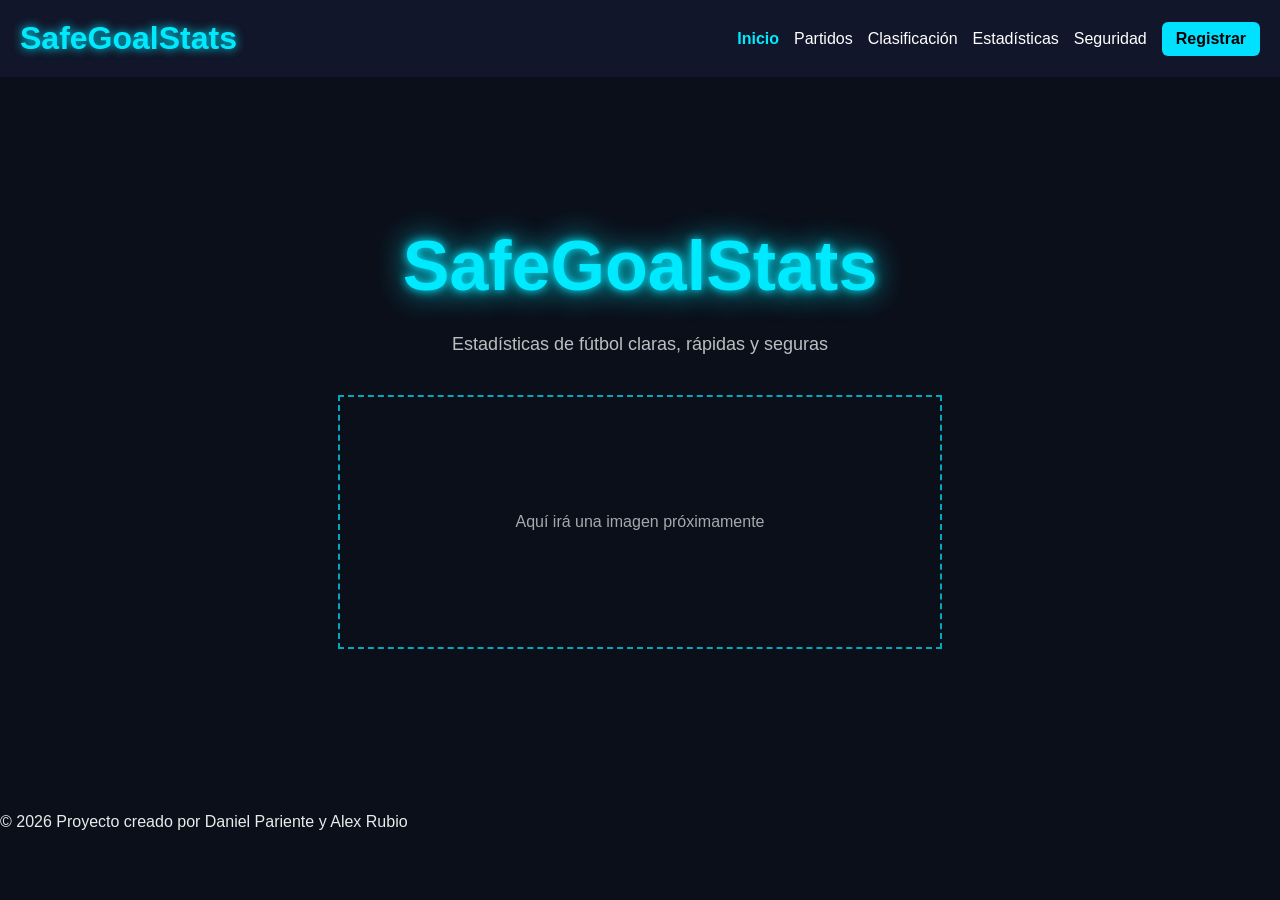
==== index.html @ a7dab07b "Mensaje explicando el cambio" ====
<!DOCTYPE html>
<html lang="es">
<head>
<meta charset="UTF-8">
<title>Inicio | SafeGoalStats</title>
<link rel="stylesheet" href="css/style.css">
</head>
<body>

<header>

<h1 class="logo">SafeGoalStats</h1>

<nav>
<a href="index.html" class="activo">Inicio</a>
<a href="pages/partidos.html">Partidos</a>
<a href="pages/clasificacion.html">Clasificación</a>
<a href="pages/estadisticas.html">Estadísticas</a>
<a href="pages/seguridad.html">Seguridad</a>
<a href="pages/registro.html" class="registro">Registrar</a>
</nav>

</header>

<main class="inicio-container">

<h1 class="titulo-centro">SafeGoalStats</h1>

<p class="subtitulo">Estadísticas de fútbol claras, rápidas y seguras</p>

<!-- ESPACIO PARA IMAGEN FUTURA -->
<div class="contenedor-imagen">
<p>Aquí irá una imagen próximamente</p>
</div>

</main>

<footer>
<p>© 2026 Proyecto creado por Daniel Pariente y Alex Rubio</p>
</footer>

</body>
</html>
---- css/style.css ----
/* ESTILOS GENERALES */
body {
  background-color: #0b0f1a;
  color: #eaeaea;
  font-family: Arial, sans-serif;
  margin: 0;
}

/* CABECERA */
header {
  display: flex;
  justify-content: space-between;
  align-items: center;
  padding: 20px;
  background-color: #11162a;
}

/* TÍTULO PRINCIPAL */
h1 {
  color: #00eaff;
  text-shadow: 0 0 6px rgba(0,234,255,0.4);
  margin: 0;
}

/* NAVEGACIÓN */
nav {
  display: flex;
  align-items: center;
  gap: 15px;
}

/* ENLACES */
nav a {
  color: white;
  text-decoration: none;
  font-weight: 500;
}

/* HOVER EN ENLACES */
nav a:hover {
  color: #00eaff;
}

/* BOTÓN REGISTRO */
nav .registro {
  background-color: #00e0ff;
  color: #000;
  padding: 8px 14px;
  border-radius: 6px;
  font-weight: bold;
}

nav .registro:hover {
  background-color: #00b8cc;
}

/* TABLA CLASIFICACIÓN */
.tabla-clasificacion {
  width: 100%;
  margin-top: 20px;
  border-collapse: collapse;
  background-color: #0f152b;
}

.tabla-clasificacion th,
.tabla-clasificacion td {
  padding: 12px;
  text-align: center;
  border-bottom: 1px solid #1f2a44;
}

.tabla-clasificacion th {
  color: #00eaff;
  text-shadow: 0 0 4px rgba(0,234,255,0.3);
}

.tabla-clasificacion tr:hover {
  background-color: #162040;
}

.bloque {
  margin: 40px auto;
  width: 90%;
  max-width: 900px;
  background-color: #11162a;
  padding: 25px;
  border-radius: 12px;
  box-shadow: 0 0 12px rgba(0, 234, 255, 0.15);
}

button {
  margin-bottom: 15px;
  padding: 10px 18px;
  border: none;
  background: #00eaff;
  color: black;
  font-weight: bold;
  border-radius: 6px;
  cursor: pointer;
  transition: 0.3s;
}

button:hover {
  background: #00b8cc;
  transform: scale(1.05);
}
/* Estilos específicos para la página de inicio */
.inicio-header {
  height: 80vh;
  display: flex;
  flex-direction: column;
  justify-content: center;
  align-items: center;
  background: linear-gradient(135deg, #0b0f1a, #11162a);
  text-align: center;
  color: #00eaff;
}

.inicio-header h1 {
  font-size: 4em;
  margin: 0;
  text-shadow: 0 0 12px rgba(0,234,255,0.6);
}

.inicio-header .subtitulo {
  font-size: 1.5em;
  color: #a0f0ff;
  margin-bottom: 30px;
}

.menu-inicio a {
  display: inline-block;
  margin: 10px 15px;
  padding: 12px 20px;
  background-color: #00eaff;
  color: #000;
  font-weight: bold;
  border-radius: 8px;
  text-decoration: none;
  transition: 0.3s;
}

.menu-inicio a:hover {
  background-color: #00b8cc;
  color: #fff;
  transform: scale(1.1);
}

.inicio-main {
  padding: 50px 20px;
  text-align: center;
  max-width: 900px;
  margin: 0 auto;
}

.inicio-main h2 {
  font-size: 2em;
  color: #00eaff;
  text-shadow: 0 0 6px rgba(0,234,255,0.3);
}

.inicio-main p {
  font-size: 1.1em;
  color: #eaeaea;
  line-height: 1.6;
}

/* Inicio - estilo especial */
.titulo-principal {
  font-size: 4em;
  color: #00eaff;
  text-align: center;
  margin-top: 50px;
  text-shadow: 0 0 10px rgba(0,234,255,0.5);
}

.inicio-bienvenida {
  text-align: center;
  margin: 100px auto;
  max-width: 800px;
  font-size: 1.2em;
  line-height: 1.6em;
  color: #eaeaea;
}

.inicio-bienvenida h2 {
  font-size: 2.5em;
  color: #00eaff;
  text-shadow: 0 0 8px rgba(0,234,255,0.3);
  margin-bottom: 20px;
}

.inicio-bienvenida p {
  margin-bottom: 15px;
}
.logo{
color:#00eaff;
text-shadow:0 0 10px #00eaff;
margin:0;
}

.titulo-pagina{
font-size:2.5rem;
margin:30px 0;
text-align:center;
}
.bloque{
max-width:900px;
margin:auto;
line-height:1.6;
}

.tabla-clasificacion{
width:100%;
border-collapse:collapse;
margin-top:20px;
}

.tabla-clasificacion th,
.tabla-clasificacion td{
padding:10px;
border-bottom:1px solid #333;
text-align:center;
}

.tabla-clasificacion tr:hover{
background:#111;
}
.inicio-container{
display:flex;
flex-direction:column;
align-items:center;
justify-content:center;
text-align:center;
height:80vh;
}

.titulo-centro{
font-size:70px;
color:#00eaff;
text-shadow:0 0 10px #00eaff,0 0 30px #00eaff;
margin-bottom:10px;
}

.subtitulo{
font-size:18px;
opacity:0.8;
margin-bottom:40px;
}

.contenedor-imagen{
width:600px;
height:250px;
border:2px dashed #00eaff;
display:flex;
align-items:center;
justify-content:center;
opacity:0.7;
}
.activo{
color:#00eaff;
font-weight:bold;
}
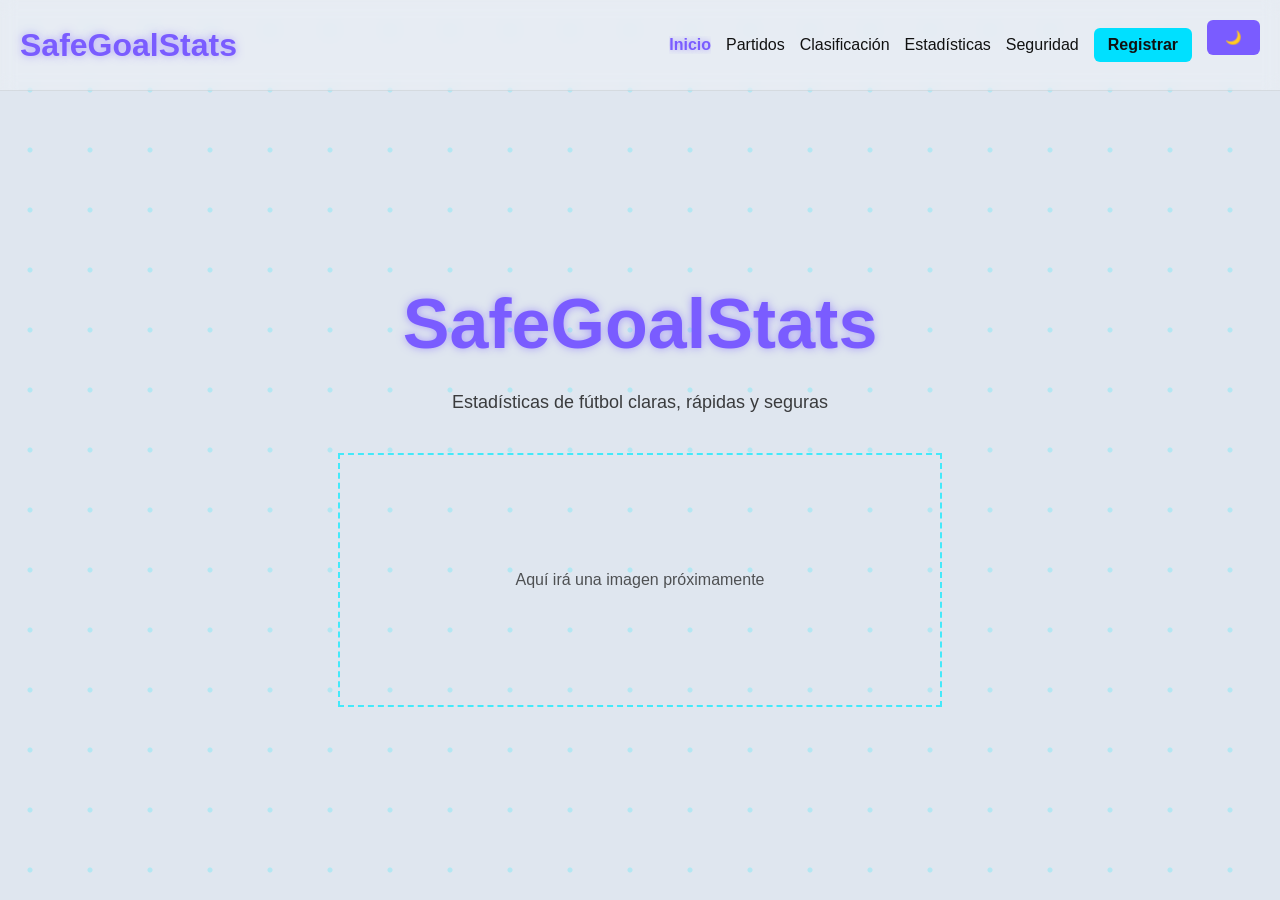
==== commit 73c5569e: "Muchos cambios en la interfza y decoracion" ====
--- a/index.html
+++ b/index.html
@@ -4,8 +4,15 @@
 <meta charset="UTF-8">
 <title>Inicio | SafeGoalStats</title>
 <link rel="stylesheet" href="css/style.css">
+
+<script>
+const tema=localStorage.getItem("tema");
+if(tema==="claro"){
+document.documentElement.classList.add("claro");
+}
+</script>
 </head>
-<body>
+<body class="inicio">
 
 <header>
 
@@ -18,6 +25,7 @@
 <a href="pages/estadisticas.html">Estadísticas</a>
 <a href="pages/seguridad.html">Seguridad</a>
 <a href="pages/registro.html" class="registro">Registrar</a>
+<button id="modoToggle">🌙</button>
 </nav>
 
 </header>
@@ -34,11 +42,21 @@
 </div>
 
 </main>
+<script src="js/app.js"></script>
+<body style="opacity:0;"></body>
 
-<footer>
-<p>© 2026 Proyecto creado por Daniel Pariente y Alex Rubio</p>
-</footer>
+<script>
+const btnTema = document.getElementById('toggleTema');
 
+if(btnTema){
+  btnTema.addEventListener('click', () => {
+    document.body.classList.toggle('claro');
+    const modoActual = document.body.classList.contains('claro') ? 'claro' : 'oscuro';
+    localStorage.setItem('tema', modoActual);
+  });
+}
+</script>
+</body>
 </body>
 </html>
 
--- a/css/style.css
+++ b/css/style.css
@@ -1,44 +1,88 @@
-/* ESTILOS GENERALES */
+/* =========================
+   ESTILOS GENERALES
+   ========================= */
 body {
-  background-color: #0b0f1a;
+  background-color: #0b0f1a; /* fondo oscuro por defecto */
   color: #eaeaea;
   font-family: Arial, sans-serif;
   margin: 0;
-}
-
-/* CABECERA */
+  background-attachment: fixed;
+  display: flex;
+  flex-direction: column;
+  min-height: 100vh;
+  transition: opacity 0.35s ease, background 0.4s, color 0.4s;
+}
+
+html, body {
+  height: 100%;
+  margin: 0;
+}
+
+main {
+  flex: 1;
+}
+
+/* =========================
+   CABECERA
+   ========================= */
 header {
   display: flex;
   justify-content: space-between;
   align-items: center;
   padding: 20px;
-  background-color: #11162a;
-}
-
-/* TÍTULO PRINCIPAL */
+  background: rgba(17,22,42,0.6);
+  backdrop-filter: blur(10px);
+  -webkit-backdrop-filter: blur(10px);
+  border-bottom:1px solid rgba(0,234,255,0.2);
+}
+
+/* =========================
+   TÍTULO PRINCIPAL
+   ========================= */
 h1 {
   color: #00eaff;
   text-shadow: 0 0 6px rgba(0,234,255,0.4);
   margin: 0;
 }
 
-/* NAVEGACIÓN */
+/* =========================
+   NAVEGACIÓN
+   ========================= */
 nav {
   display: flex;
   align-items: center;
   gap: 15px;
 }
 
-/* ENLACES */
 nav a {
   color: white;
   text-decoration: none;
   font-weight: 500;
-}
-
-/* HOVER EN ENLACES */
+  position: relative;
+  overflow: hidden;
+}
+
 nav a:hover {
   color: #00eaff;
+}
+
+nav a::before {
+  content: "";
+  position: absolute;
+  top: 0;
+  left: -120%;
+  width: 60%;
+  height: 100%;
+  background: linear-gradient(120deg, transparent, rgba(255,255,255,0.6), transparent);
+  transform: skewX(-25deg);
+}
+
+nav a:hover::before {
+  animation: brillo 0.8s forwards;
+}
+
+@keyframes brillo {
+  100% { left: 130%; }
 }
 
 /* BOTÓN REGISTRO */
@@ -54,7 +98,9 @@
   background-color: #00b8cc;
 }
 
-/* TABLA CLASIFICACIÓN */
+/* =========================
+   TABLA CLASIFICACIÓN
+   ========================= */
 .tabla-clasificacion {
   width: 100%;
   margin-top: 20px;
@@ -78,16 +124,41 @@
   background-color: #162040;
 }
 
+/* =========================
+   BLOQUES Y TARJETAS
+   ========================= */
 .bloque {
   margin: 40px auto;
   width: 90%;
   max-width: 900px;
-  background-color: #11162a;
+  background: rgba(17,22,42,0.55);
   padding: 25px;
   border-radius: 12px;
   box-shadow: 0 0 12px rgba(0, 234, 255, 0.15);
-}
-
+  backdrop-filter: blur(12px);
+  -webkit-backdrop-filter: blur(12px);
+  border:1px solid rgba(0,234,255,0.15);
+  line-height: 1.6;
+}
+
+.stat-card {
+  background: rgba(17,22,42,0.5);
+  backdrop-filter: blur(15px);
+  border-radius: 12px;
+  padding: 25px;
+  border: 1px solid rgba(0,234,255,0.2);
+  box-shadow: 0 0 15px rgba(0,234,255,0.08);
+  transition: 0.3s;
+}
+
+.stat-card:hover {
+  transform: translateY(-5px);
+  box-shadow: 0 0 25px rgba(0,234,255,0.25);
+}
+
+/* =========================
+   BOTONES
+   ========================= */
 button {
   margin-bottom: 15px;
   padding: 10px 18px;
@@ -104,7 +175,48 @@
   background: #00b8cc;
   transform: scale(1.05);
 }
-/* Estilos específicos para la página de inicio */
+
+button::before {
+  content: "";
+  position: absolute;
+  top: 0;
+  left: -120%;
+  width: 60%;
+  height: 100%;
+  background: linear-gradient(120deg, transparent, rgba(255,255,255,0.6), transparent);
+  transform: skewX(-25deg);
+}
+
+button:hover::before {
+  animation: brillo 0.8s forwards;
+}
+
+/* =========================
+   INICIO - FONDO ANIMADO Y ESTILOS
+   ========================= */
+body.inicio {
+  background: #0b0f1a;
+  overflow: hidden;
+}
+
+body.inicio::before {
+  content: "";
+  position: fixed;
+  top: 0;
+  left: 0;
+  width: 200%;
+  height: 200%;
+  background: radial-gradient(circle,#00eaff33 2px, transparent 3px);
+  background-size: 60px 60px;
+  animation: moverParticulas 25s linear infinite;
+  z-index: -1;
+}
+
+@keyframes moverParticulas {
+  from { transform: translate(0,0); }
+  to { transform: translate(-300px,-300px); }
+}
+
 .inicio-header {
   height: 80vh;
   display: flex;
@@ -165,7 +277,9 @@
   line-height: 1.6;
 }
 
-/* Inicio - estilo especial */
+/* =========================
+   TITULOS Y LOGO
+   ========================= */
 .titulo-principal {
   font-size: 4em;
   color: #00eaff;
@@ -193,71 +307,136 @@
 .inicio-bienvenida p {
   margin-bottom: 15px;
 }
-.logo{
-color:#00eaff;
-text-shadow:0 0 10px #00eaff;
-margin:0;
-}
-
-.titulo-pagina{
-font-size:2.5rem;
-margin:30px 0;
-text-align:center;
-}
-.bloque{
-max-width:900px;
-margin:auto;
-line-height:1.6;
-}
-
-.tabla-clasificacion{
-width:100%;
-border-collapse:collapse;
-margin-top:20px;
-}
-
-.tabla-clasificacion th,
-.tabla-clasificacion td{
-padding:10px;
-border-bottom:1px solid #333;
-text-align:center;
-}
-
-.tabla-clasificacion tr:hover{
-background:#111;
-}
-.inicio-container{
-display:flex;
-flex-direction:column;
-align-items:center;
-justify-content:center;
-text-align:center;
-height:80vh;
-}
-
-.titulo-centro{
-font-size:70px;
-color:#00eaff;
-text-shadow:0 0 10px #00eaff,0 0 30px #00eaff;
-margin-bottom:10px;
-}
-
-.subtitulo{
-font-size:18px;
-opacity:0.8;
-margin-bottom:40px;
-}
-
-.contenedor-imagen{
-width:600px;
-height:250px;
-border:2px dashed #00eaff;
-display:flex;
-align-items:center;
-justify-content:center;
-opacity:0.7;
-}
-.activo{
-color:#00eaff;
-font-weight:bold;
+
+.logo {
+  color:#00eaff;
+  text-shadow:0 0 10px #00eaff;
+  margin:0;
+}
+
+.titulo-pagina {
+  font-size:2.5rem;
+  margin:30px 0;
+  text-align:center;
+}
+
+.titulo-centro {
+  font-size:70px;
+  color:#00eaff;
+  text-shadow:0 0 10px #00eaff, 0 0 30px #00eaff;
+  margin-bottom:10px;
+}
+
+.subtitulo {
+  font-size:18px;
+  opacity:0.8;
+  margin-bottom:40px;
+}
+
+.contenedor-imagen {
+  width:600px;
+  height:250px;
+  border:2px dashed #00eaff;
+  display:flex;
+  align-items:center;
+  justify-content:center;
+  opacity:0.7;
+}
+
+.activo {
+  color:#00eaff;
+  font-weight:bold;
+  text-shadow:0 0 8px #00eaff;
+}
+
+.inicio-container {
+  display:flex;
+  flex-direction:column;
+  align-items:center;
+  justify-content:center;
+  text-align:center;
+  height:80vh;
+}
+
+/* =========================
+   FOOTER
+   ========================= */
+footer {
+  background: rgba(17,22,42,0.5);
+  backdrop-filter: blur(8px);
+  border-top:1px solid rgba(0,234,255,0.15);
+}
+
+/* =========================
+   TEMA CLARO
+   ========================= */
+body.claro {
+  background:#dfe6ef; /* fondo más suave */
+  color:#111;
+}
+
+body.claro header,
+body.claro footer,
+body.claro .bloque,
+body.claro .stat-card {
+  background: rgba(255,255,255,0.25);
+  color:#111;
+  border-color: rgba(0,0,0,0.08);
+  backdrop-filter: blur(8px);
+}
+
+body.claro nav a {
+  color:#111;
+}
+
+body.claro nav a:hover {
+  color:#0077ff;
+}
+
+body.claro .logo,
+body.claro .titulo-centro,
+body.claro .titulo-pagina {
+  color:#7a5cff;
+  text-shadow:0 0 8px #7a5cff88;
+}
+
+body.claro nav a:hover,
+body.claro .activo {
+  color:#7a5cff;
+  text-shadow:0 0 6px #7a5cff88;
+}
+
+body.claro button,
+body.claro .menu-inicio a {
+  background:#7a5cff;
+  color:white;
+}
+
+body.claro button:hover,
+body.claro .menu-inicio a:hover {
+  background:#6246ea;
+}
+
+/* Clasificación modo claro */
+body.claro .tabla-clasificacion {
+  background-color: rgba(255,255,255,0.2);
+  color: #111;
+  border-collapse: collapse;
+}
+
+body.claro .tabla-clasificacion th,
+body.claro .tabla-clasificacion td {
+  padding: 12px;
+  text-align: center;
+  border-bottom: 1px solid rgba(0,0,0,0.1);
+  color: #111;
+}
+
+body.claro .tabla-clasificacion th {
+  color: #7a5cff;
+  text-shadow: 0 0 6px #7a5cff88;
+}
+
+body.claro .tabla-clasificacion tr:hover {
+  background-color: rgba(122,92,255,0.1);
 }
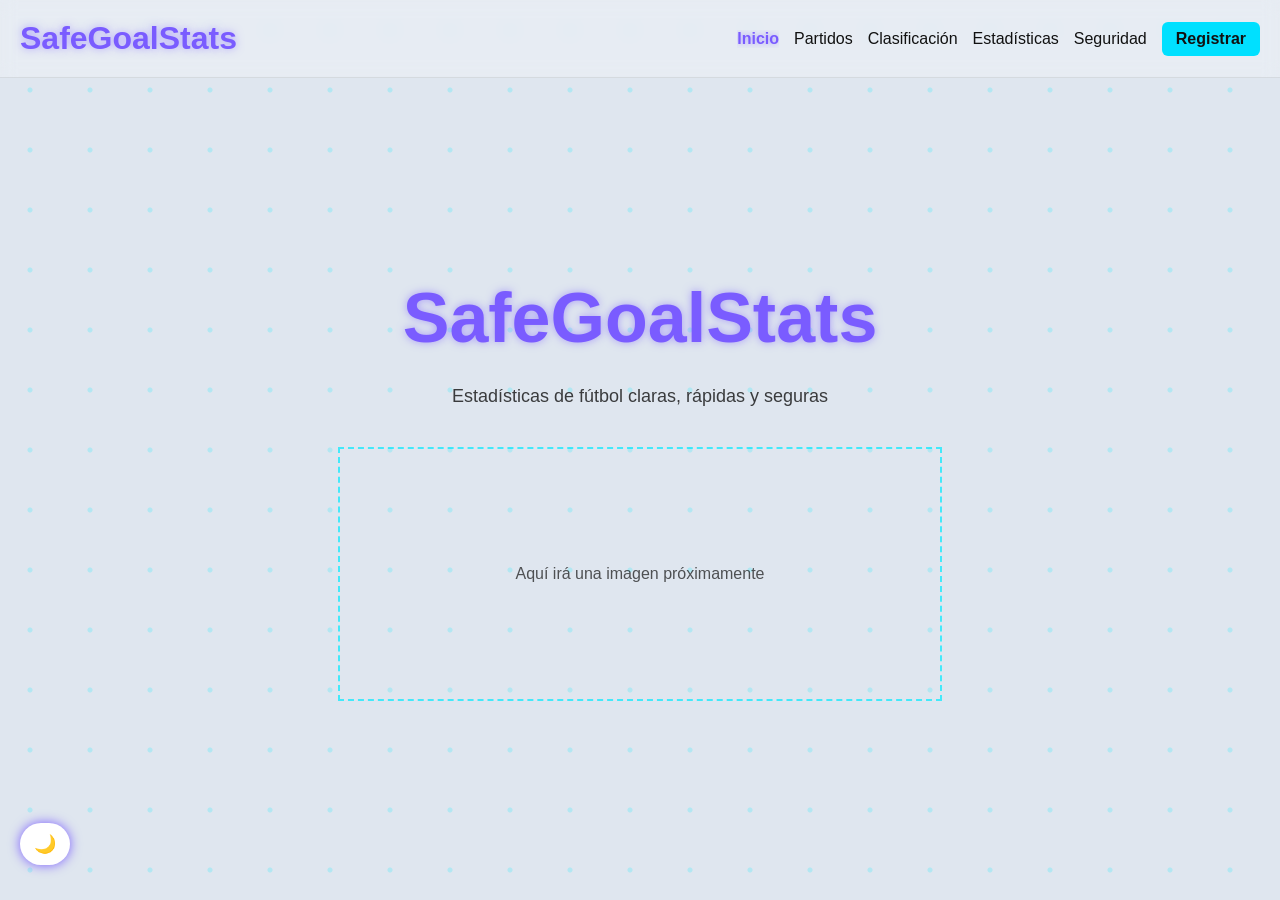
==== commit d8be1914: "cosas" ====
--- a/index.html
+++ b/index.html
@@ -25,7 +25,6 @@
 <a href="pages/estadisticas.html">Estadísticas</a>
 <a href="pages/seguridad.html">Seguridad</a>
 <a href="pages/registro.html" class="registro">Registrar</a>
-<button id="modoToggle">🌙</button>
 </nav>
 
 </header>
@@ -55,7 +54,12 @@
     localStorage.setItem('tema', modoActual);
   });
 }
+
 </script>
+
+<button id="toggleTema">🌙</button>
+<script src="main.js"></script>
+
 </body>
 </body>
 </html>
--- a/css/style.css
+++ b/css/style.css
@@ -439,4 +439,39 @@
 
 body.claro .tabla-clasificacion tr:hover {
   background-color: rgba(122,92,255,0.1);
+}
+
+/* =========================
+   BOTÓN CAMBIO DE TEMA
+   ========================= */
+
+#toggleTema {
+  position: fixed;
+  bottom: 20px;
+  left: 20px;
+  z-index: 1000;
+
+  padding: 10px 14px;
+  border-radius: 50px;
+  border: none;
+  cursor: pointer;
+
+  font-size: 18px;
+  font-weight: bold;
+
+  transition: all 0.3s ease;
+}
+
+/* Modo oscuro */
+body:not(.claro) #toggleTema {
+  background-color: #111;
+  color: #00eaff;
+  box-shadow: 0 0 12px #00eaff;
+}
+
+/* Modo claro (neón morado) */
+body.claro #toggleTema {
+  background-color: white;
+  color: #7a5cff;
+  box-shadow: 0 0 12px #7a5cff;
 }
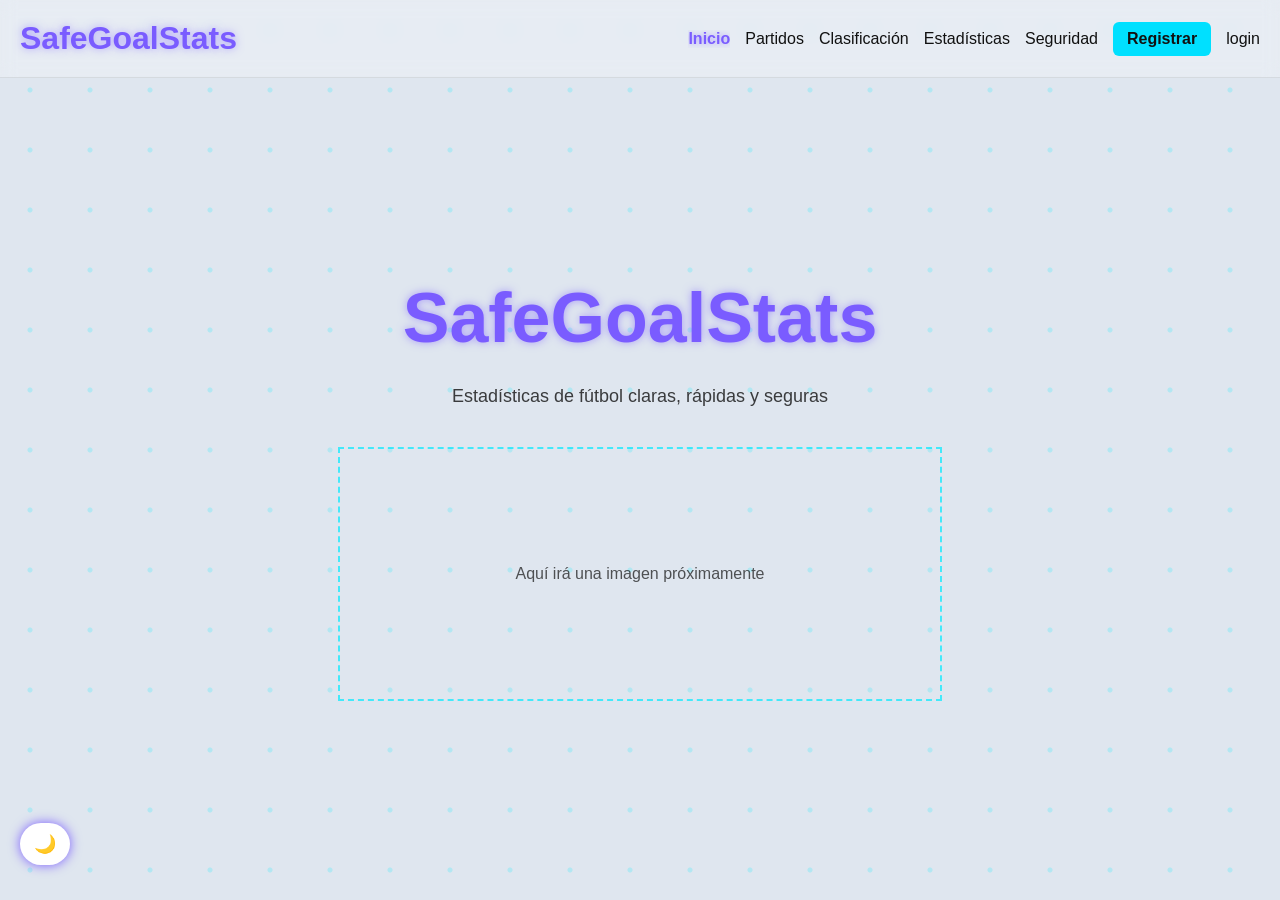
==== commit 9efb59cf: "se agrega la pagina de login, le faltan muchos cambios" ====
--- a/index.html
+++ b/index.html
@@ -25,6 +25,7 @@
 <a href="pages/estadisticas.html">Estadísticas</a>
 <a href="pages/seguridad.html">Seguridad</a>
 <a href="pages/registro.html" class="registro">Registrar</a>
+<a href="pages/login.html">login</a>
 </nav>
 
 </header>
@@ -42,7 +43,7 @@
 
 </main>
 <script src="js/app.js"></script>
-<body style="opacity:0;"></body>
+<body>
 
 <script>
 const btnTema = document.getElementById('toggleTema');
@@ -61,6 +62,5 @@
 <script src="main.js"></script>
 
 </body>
-</body>
 </html>
 
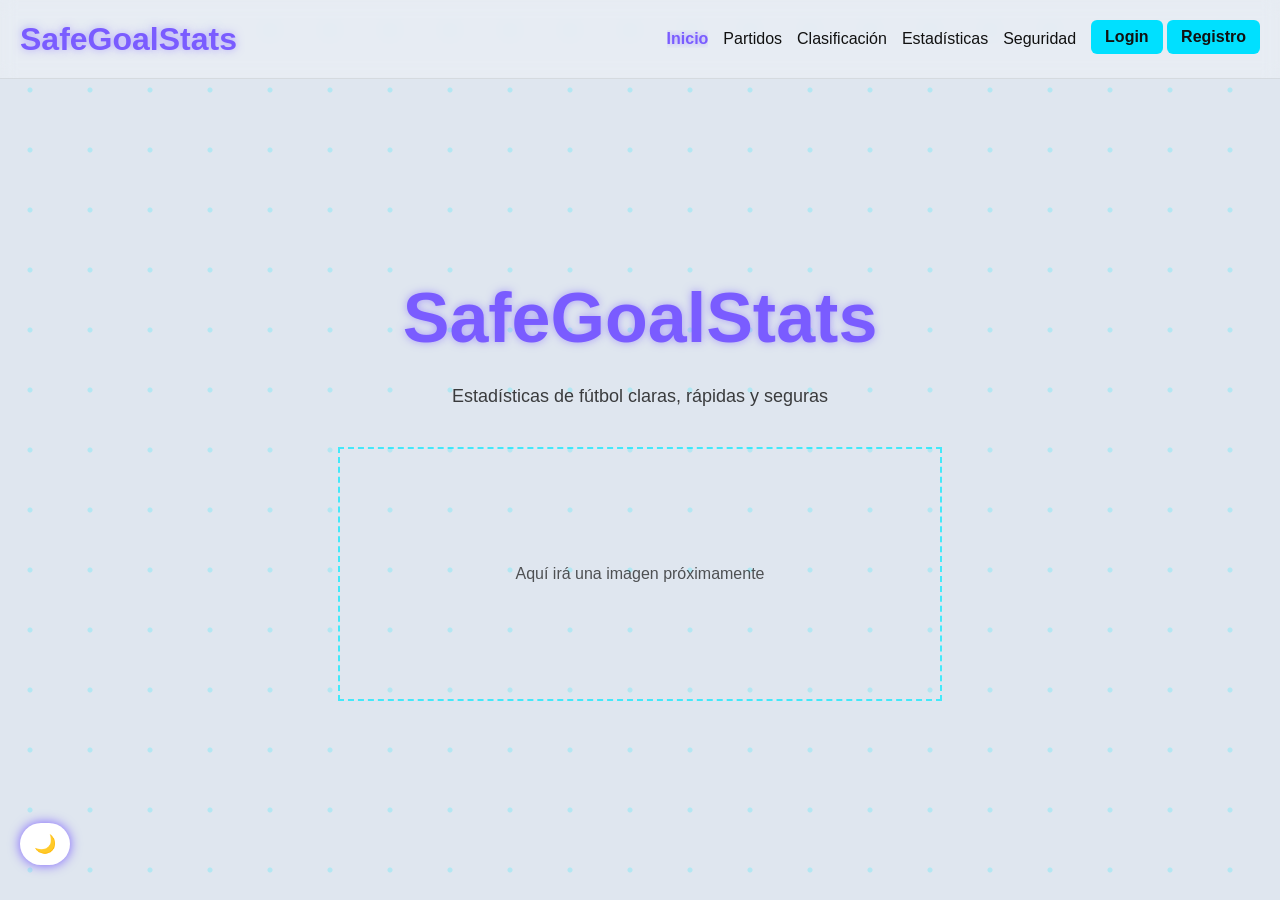
==== commit 449ec6ae: "se agrega la pagina de login, le faltan muchos cambios" ====
--- a/index.html
+++ b/index.html
@@ -24,8 +24,8 @@
 <a href="pages/clasificacion.html">Clasificación</a>
 <a href="pages/estadisticas.html">Estadísticas</a>
 <a href="pages/seguridad.html">Seguridad</a>
-<a href="pages/registro.html" class="registro">Registrar</a>
-<a href="pages/login.html">login</a>
+
+<span id="nav-auth"></span>
 </nav>
 
 </header>
@@ -61,6 +61,7 @@
 <button id="toggleTema">🌙</button>
 <script src="main.js"></script>
 
+<script src="js/auth.js"></script>
 </body>
 </html>
 
--- a/css/style.css
+++ b/css/style.css
@@ -83,6 +83,35 @@
 
 @keyframes brillo {
   100% { left: 130%; }
+}
+
+nav a::before {
+  opacity: 0;
+}
+
+/* FIX brillo permanente */
+nav a::before {
+  opacity: 0;
+}
+
+nav a:hover::before {
+  opacity: 1;
+  animation: brillo 0.8s forwards;
+}
+
+/* FIX parpadeo login/registro */
+nav .registro::before {
+  display: none;
+}
+
+/* FIX layout */
+nav a {
+  display: inline-block;
+}
+
+/* FIX botones */
+button {
+  position: relative;
 }
 
 /* BOTÓN REGISTRO */
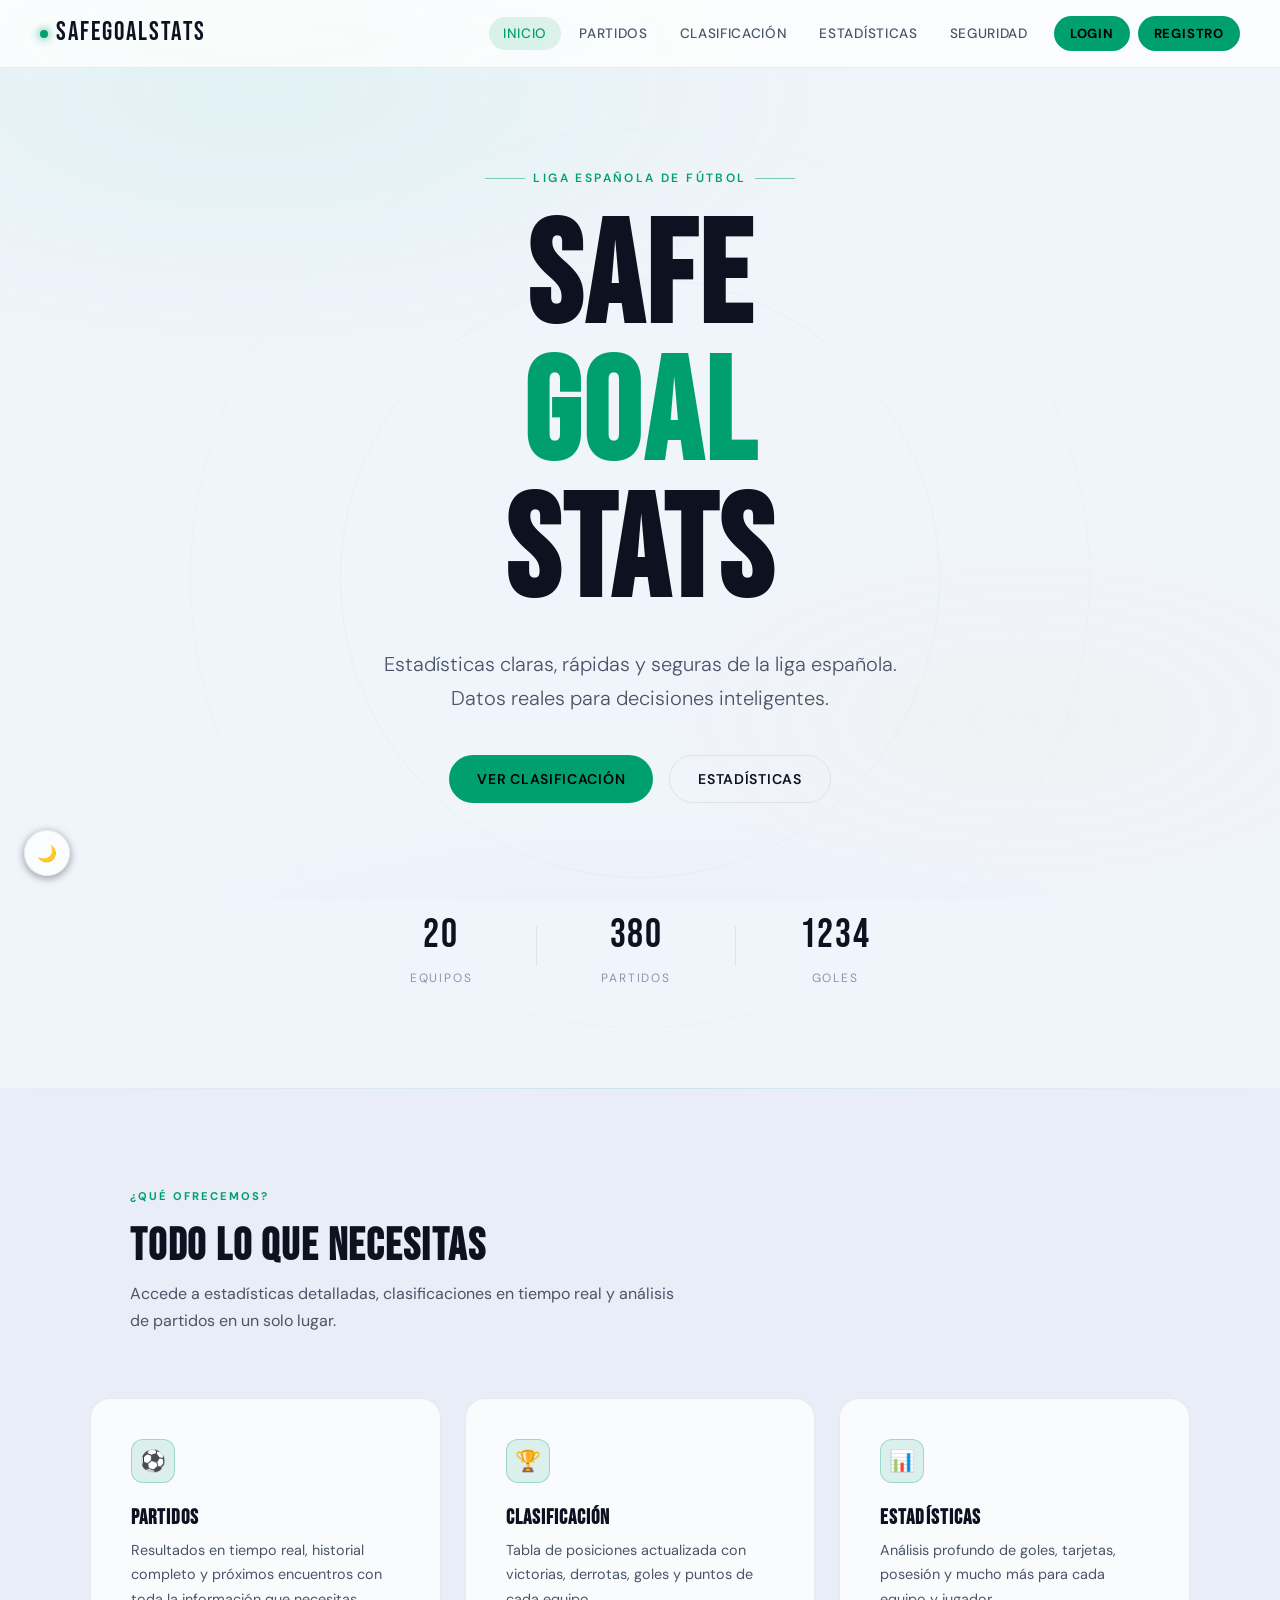
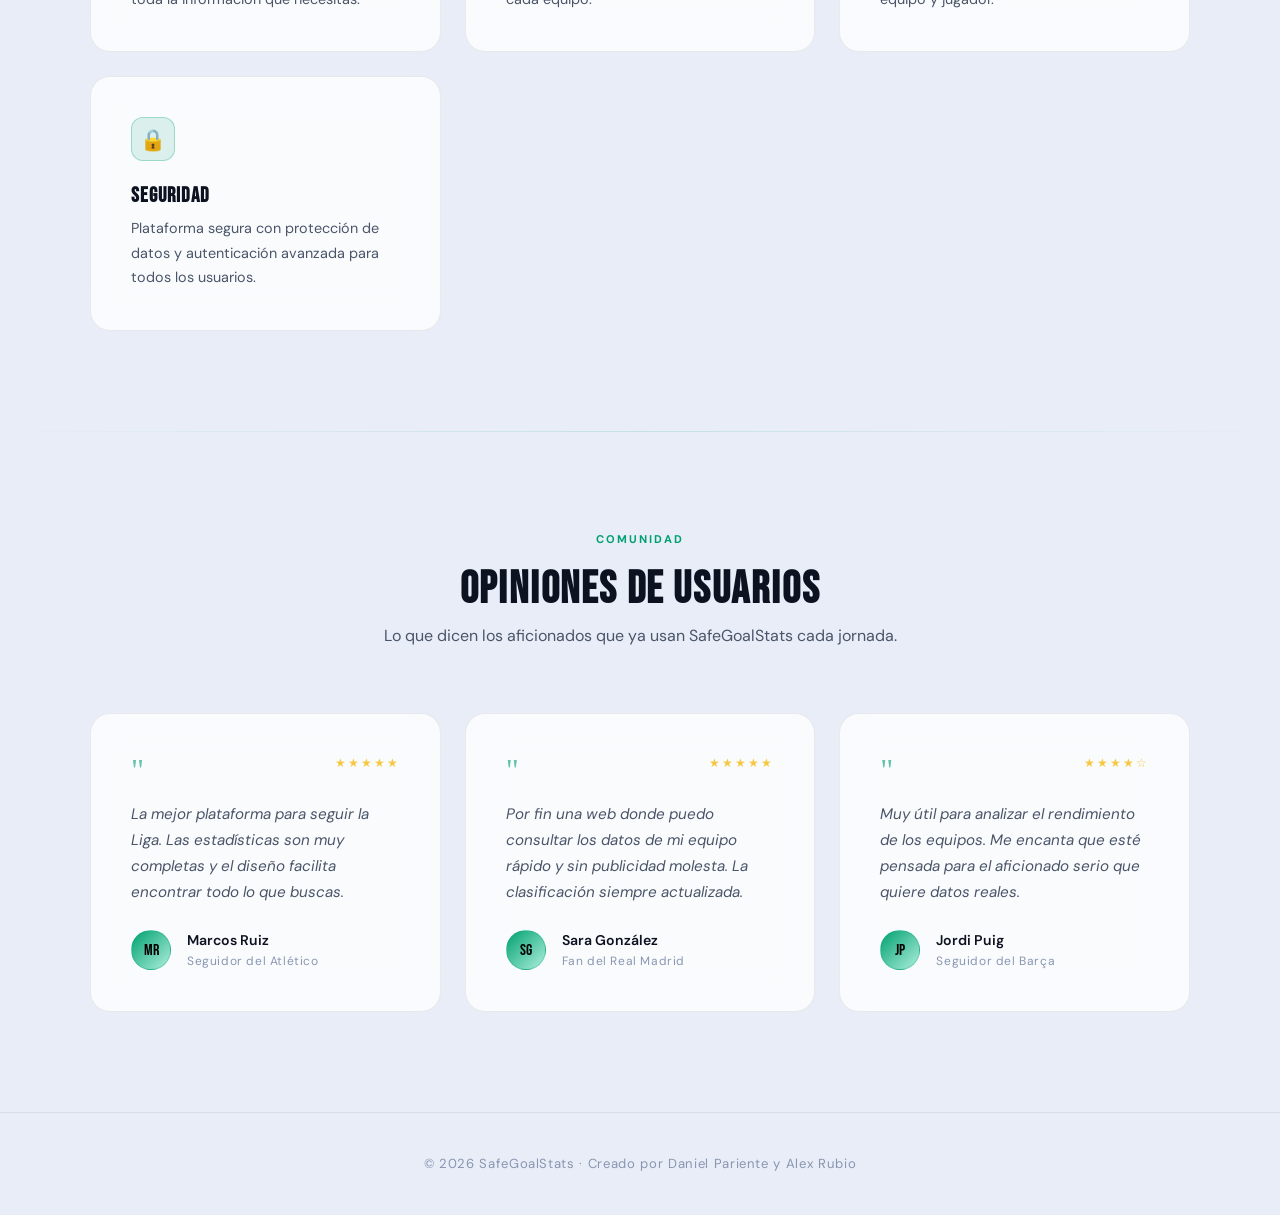
==== commit 9a3ebc44: "rediseño completo" ====
--- a/index.html
+++ b/index.html
@@ -2,66 +2,174 @@
 <html lang="es">
 <head>
 <meta charset="UTF-8">
+<meta name="viewport" content="width=device-width, initial-scale=1.0">
 <title>Inicio | SafeGoalStats</title>
 <link rel="stylesheet" href="css/style.css">
-
 <script>
-const tema=localStorage.getItem("tema");
-if(tema==="claro"){
-document.documentElement.classList.add("claro");
-}
+const tema = localStorage.getItem("tema");
+if (tema === "claro") document.documentElement.classList.add("claro");
 </script>
 </head>
 <body class="inicio">
 
 <header>
-
-<h1 class="logo">SafeGoalStats</h1>
-
-<nav>
-<a href="index.html" class="activo">Inicio</a>
-<a href="pages/partidos.html">Partidos</a>
-<a href="pages/clasificacion.html">Clasificación</a>
-<a href="pages/estadisticas.html">Estadísticas</a>
-<a href="pages/seguridad.html">Seguridad</a>
-
-<span id="nav-auth"></span>
-</nav>
-
+  <a href="index.html" class="logo">
+    <span class="logo-dot"></span>
+    SafeGoalStats
+  </a>
+  <nav>
+    <a href="index.html" class="activo">Inicio</a>
+    <a href="pages/partidos.html">Partidos</a>
+    <a href="pages/clasificacion.html">Clasificación</a>
+    <a href="pages/estadisticas.html">Estadísticas</a>
+    <a href="pages/seguridad.html">Seguridad</a>
+    <span id="nav-auth"></span>
+  </nav>
 </header>
 
-<main class="inicio-container">
+<main>
 
-<h1 class="titulo-centro">SafeGoalStats</h1>
+  <!-- HERO -->
+  <section class="hero">
+    <div class="hero-bg-ring"></div>
+    <div class="hero-bg-ring"></div>
 
-<p class="subtitulo">Estadísticas de fútbol claras, rápidas y seguras</p>
+    <p class="hero-eyebrow">Liga Española de Fútbol</p>
 
-<!-- ESPACIO PARA IMAGEN FUTURA -->
-<div class="contenedor-imagen">
-<p>Aquí irá una imagen próximamente</p>
-</div>
+    <h1 class="hero-title">
+      Safe<span>Goal</span>Stats
+    </h1>
+
+    <p class="hero-subtitle">
+      Estadísticas claras, rápidas y seguras de la liga española.
+      Datos reales para decisiones inteligentes.
+    </p>
+
+    <div class="hero-cta-group">
+      <a href="pages/clasificacion.html" class="btn btn-primary">Ver Clasificación</a>
+      <a href="pages/estadisticas.html" class="btn btn-outline">Estadísticas</a>
+    </div>
+
+    <div class="hero-stats">
+      <div class="hero-stat-item">
+        <div class="hero-stat-value">20</div>
+        <div class="hero-stat-label">Equipos</div>
+      </div>
+      <div class="hero-divider"></div>
+      <div class="hero-stat-item">
+        <div class="hero-stat-value">380</div>
+        <div class="hero-stat-label">Partidos</div>
+      </div>
+      <div class="hero-divider"></div>
+      <div class="hero-stat-item">
+        <div class="hero-stat-value">1234</div>
+        <div class="hero-stat-label">Goles</div>
+      </div>
+    </div>
+  </section>
+
+  <!-- FEATURES -->
+  <section class="features-section">
+    <div class="section" style="padding-top:0; padding-bottom:0;">
+      <span class="section-tag reveal">¿Qué ofrecemos?</span>
+      <h2 class="section-title reveal reveal-delay-1">Todo lo que necesitas</h2>
+      <p class="section-subtitle reveal reveal-delay-2">Accede a estadísticas detalladas, clasificaciones en tiempo real y análisis de partidos en un solo lugar.</p>
+    </div>
+
+    <div class="features-grid">
+      <div class="feature-card reveal reveal-delay-1">
+        <div class="feature-icon">⚽</div>
+        <h3>Partidos</h3>
+        <p>Resultados en tiempo real, historial completo y próximos encuentros con toda la información que necesitas.</p>
+      </div>
+      <div class="feature-card reveal reveal-delay-2">
+        <div class="feature-icon">🏆</div>
+        <h3>Clasificación</h3>
+        <p>Tabla de posiciones actualizada con victorias, derrotas, goles y puntos de cada equipo.</p>
+      </div>
+      <div class="feature-card reveal reveal-delay-3">
+        <div class="feature-icon">📊</div>
+        <h3>Estadísticas</h3>
+        <p>Análisis profundo de goles, tarjetas, posesión y mucho más para cada equipo y jugador.</p>
+      </div>
+      <div class="feature-card reveal reveal-delay-4">
+        <div class="feature-icon">🔒</div>
+        <h3>Seguridad</h3>
+        <p>Plataforma segura con protección de datos y autenticación avanzada para todos los usuarios.</p>
+      </div>
+    </div>
+  </section>
+
+  <!-- OPINIONS -->
+  <section class="opinions-section">
+    <div class="opinions-inner">
+      <div class="opinions-header">
+        <span class="section-tag reveal">Comunidad</span>
+        <h2 class="section-title reveal reveal-delay-1">Opiniones de usuarios</h2>
+        <p class="section-subtitle reveal reveal-delay-2" style="margin: 0 auto;">Lo que dicen los aficionados que ya usan SafeGoalStats cada jornada.</p>
+      </div>
+
+      <div class="opinions-grid">
+        <div class="opinion-card reveal reveal-delay-1">
+          <div class="opinion-stars">★★★★★</div>
+          <div class="opinion-quote">"</div>
+          <p class="opinion-text">La mejor plataforma para seguir la Liga. Las estadísticas son muy completas y el diseño facilita encontrar todo lo que buscas.</p>
+          <div class="opinion-author">
+            <div class="opinion-avatar">MR</div>
+            <div class="opinion-meta">
+              <span class="opinion-name">Marcos Ruiz</span>
+              <span class="opinion-role">Seguidor del Atlético</span>
+            </div>
+          </div>
+        </div>
+
+        <div class="opinion-card reveal reveal-delay-2">
+          <div class="opinion-stars">★★★★★</div>
+          <div class="opinion-quote">"</div>
+          <p class="opinion-text">Por fin una web donde puedo consultar los datos de mi equipo rápido y sin publicidad molesta. La clasificación siempre actualizada.</p>
+          <div class="opinion-author">
+            <div class="opinion-avatar">SG</div>
+            <div class="opinion-meta">
+              <span class="opinion-name">Sara González</span>
+              <span class="opinion-role">Fan del Real Madrid</span>
+            </div>
+          </div>
+        </div>
+
+        <div class="opinion-card reveal reveal-delay-3">
+          <div class="opinion-stars">★★★★☆</div>
+          <div class="opinion-quote">"</div>
+          <p class="opinion-text">Muy útil para analizar el rendimiento de los equipos. Me encanta que esté pensada para el aficionado serio que quiere datos reales.</p>
+          <div class="opinion-author">
+            <div class="opinion-avatar">JP</div>
+            <div class="opinion-meta">
+              <span class="opinion-name">Jordi Puig</span>
+              <span class="opinion-role">Seguidor del Barça</span>
+            </div>
+          </div>
+        </div>
+      </div>
+    </div>
+  </section>
 
 </main>
+
+<footer>
+  <p>© 2026 SafeGoalStats · Creado por Daniel Pariente y Alex Rubio</p>
+</footer>
+
+<button id="toggleTema">🌙</button>
+
 <script src="js/app.js"></script>
-<body>
-
+<script src="js/auth.js"></script>
+<script src="main.js"></script>
 <script>
-const btnTema = document.getElementById('toggleTema');
-
-if(btnTema){
-  btnTema.addEventListener('click', () => {
-    document.body.classList.toggle('claro');
-    const modoActual = document.body.classList.contains('claro') ? 'claro' : 'oscuro';
-    localStorage.setItem('tema', modoActual);
-  });
-}
-
+// Scroll reveal
+const observer = new IntersectionObserver((entries) => {
+  entries.forEach(e => { if (e.isIntersecting) e.target.classList.add('visible'); });
+}, { threshold: 0.12 });
+document.querySelectorAll('.reveal').forEach(el => observer.observe(el));
 </script>
 
-<button id="toggleTema">🌙</button>
-<script src="main.js"></script>
-
-<script src="js/auth.js"></script>
 </body>
-</html>
-
+</html>
--- a/css/style.css
+++ b/css/style.css
@@ -1,506 +1,1102 @@
-/* =========================
-   ESTILOS GENERALES
-   ========================= */
+/* ============================================================
+   SAFEGOALSTATS — DESIGN SYSTEM
+   Aesthetic: Sports Intelligence · Dark Premium
+   Fonts: Bebas Neue (display) + DM Sans (body)
+   Colors: Deep navy · Emerald accent · Gold highlight
+   ============================================================ */
+
+@import url('https://fonts.googleapis.com/css2?family=Bebas+Neue&family=DM+Sans:ital,opsz,wght@0,9..40,300;0,9..40,400;0,9..40,500;0,9..40,700;1,9..40,300&display=swap');
+
+:root {
+  --bg-base:       #080c14;
+  --bg-surface:    #0d1220;
+  --bg-elevated:   #111929;
+  --bg-glass:      rgba(13, 18, 32, 0.72);
+  --bg-glass-2:    rgba(255,255,255,0.04);
+
+  --accent-emerald: #00d68f;
+  --accent-emerald-dim: rgba(0, 214, 143, 0.15);
+  --accent-emerald-glow: rgba(0, 214, 143, 0.35);
+  --accent-gold:   #f5c842;
+  --accent-gold-dim: rgba(245, 200, 66, 0.12);
+
+  --text-primary:  #f0f4ff;
+  --text-secondary: #8896b0;
+  --text-muted:    #4a5568;
+  --text-accent:   var(--accent-emerald);
+
+  --border-subtle: rgba(255,255,255,0.06);
+  --border-accent: rgba(0, 214, 143, 0.25);
+  --border-gold:   rgba(245, 200, 66, 0.3);
+
+  --shadow-sm:   0 2px 8px rgba(0,0,0,0.4);
+  --shadow-md:   0 8px 32px rgba(0,0,0,0.5);
+  --shadow-lg:   0 20px 60px rgba(0,0,0,0.6);
+  --shadow-emerald: 0 0 30px rgba(0, 214, 143, 0.18);
+  --shadow-gold:    0 0 30px rgba(245, 200, 66, 0.15);
+
+  --space-xs: 4px;  --space-sm: 8px;   --space-md: 16px;
+  --space-lg: 24px; --space-xl: 40px;  --space-2xl: 64px;
+  --space-3xl: 100px;
+
+  --radius-sm: 6px; --radius-md: 12px; --radius-lg: 20px;
+  --radius-xl: 28px; --radius-full: 9999px;
+
+  --transition-fast: 0.15s cubic-bezier(0.4,0,0.2,1);
+  --transition-base: 0.25s cubic-bezier(0.4,0,0.2,1);
+  --transition-slow: 0.4s cubic-bezier(0.4,0,0.2,1);
+
+  --font-display: 'Bebas Neue', sans-serif;
+  --font-body:    'DM Sans', sans-serif;
+}
+
+body.claro {
+  --bg-base:      #f0f4fb;
+  --bg-surface:   #e8edf8;
+  --bg-elevated:  #ffffff;
+  --bg-glass:     rgba(255,255,255,0.75);
+  --bg-glass-2:   rgba(0,0,0,0.03);
+  --text-primary:  #0d1220;
+  --text-secondary: #4a5568;
+  --text-muted:    #8896b0;
+  --border-subtle: rgba(0,0,0,0.07);
+  --border-accent: rgba(0, 162, 110, 0.3);
+  --accent-emerald: #00a06e;
+  --accent-emerald-dim: rgba(0, 160, 110, 0.12);
+  --accent-emerald-glow: rgba(0, 160, 110, 0.25);
+  --shadow-md: 0 8px 32px rgba(0,0,0,0.08);
+  --shadow-lg: 0 20px 60px rgba(0,0,0,0.1);
+}
+
+*,*::before,*::after { box-sizing: border-box; margin: 0; padding: 0; }
+
+html { scroll-behavior: smooth; font-size: 16px; }
+
 body {
-  background-color: #0b0f1a; /* fondo oscuro por defecto */
-  color: #eaeaea;
-  font-family: Arial, sans-serif;
-  margin: 0;
-  background-attachment: fixed;
+  background-color: var(--bg-base);
+  color: var(--text-primary);
+  font-family: var(--font-body);
+  font-weight: 400;
+  line-height: 1.6;
+  min-height: 100vh;
   display: flex;
   flex-direction: column;
-  min-height: 100vh;
-  transition: opacity 0.35s ease, background 0.4s, color 0.4s;
-}
-
-html, body {
-  height: 100%;
-  margin: 0;
-}
-
-main {
-  flex: 1;
-}
-
-/* =========================
-   CABECERA
-   ========================= */
+  -webkit-font-smoothing: antialiased;
+  transition: background-color var(--transition-slow), color var(--transition-slow);
+  opacity: 0;
+  animation: fadeIn 0.4s ease forwards;
+}
+
+@keyframes fadeIn { to { opacity: 1; } }
+
+main { flex: 1; }
+img { max-width: 100%; display: block; }
+input,button,textarea,select { font-family: var(--font-body); }
+
+h1,h2,h3,h4 {
+  font-family: var(--font-display);
+  letter-spacing: 0.03em;
+  line-height: 1.1;
+}
+h1 { font-size: clamp(2.5rem,6vw,5rem); }
+h2 { font-size: clamp(1.8rem,4vw,3rem); }
+h3 { font-size: clamp(1.2rem,2.5vw,1.8rem); }
+p { color: var(--text-secondary); line-height: 1.7; }
+
+/* Background Mesh */
+body::before {
+  content: '';
+  position: fixed;
+  inset: 0;
+  background:
+    radial-gradient(ellipse 80% 50% at 20% 10%, rgba(0,214,143,0.06) 0%, transparent 60%),
+    radial-gradient(ellipse 60% 40% at 80% 80%, rgba(245,200,66,0.04) 0%, transparent 50%),
+    radial-gradient(ellipse 100% 60% at 50% 120%, rgba(0,100,255,0.05) 0%, transparent 50%);
+  pointer-events: none;
+  z-index: 0;
+}
+body > * { position: relative; z-index: 1; }
+
+/* ============================================================ HEADER ============ */
 header {
-  display: flex;
+  position: sticky;
+  top: 0;
+  z-index: 100;
+  display: flex;
+  align-items: center;
   justify-content: space-between;
-  align-items: center;
-  padding: 20px;
-  background: rgba(17,22,42,0.6);
-  backdrop-filter: blur(10px);
-  -webkit-backdrop-filter: blur(10px);
-  border-bottom:1px solid rgba(0,234,255,0.2);
-}
-
-/* =========================
-   TÍTULO PRINCIPAL
-   ========================= */
-h1 {
-  color: #00eaff;
-  text-shadow: 0 0 6px rgba(0,234,255,0.4);
-  margin: 0;
-}
-
-/* =========================
-   NAVEGACIÓN
-   ========================= */
+  padding: 0 var(--space-xl);
+  height: 68px;
+  background: var(--bg-glass);
+  backdrop-filter: blur(20px);
+  -webkit-backdrop-filter: blur(20px);
+  border-bottom: 1px solid var(--border-subtle);
+  transition: background var(--transition-slow);
+}
+
+.logo {
+  font-family: var(--font-display) !important;
+  font-size: 1.6rem !important;
+  letter-spacing: 0.08em;
+  color: var(--text-primary) !important;
+  text-decoration: none;
+  display: flex !important;
+  align-items: center;
+  gap: var(--space-sm);
+  text-shadow: none !important;
+  margin: 0 !important;
+}
+
+.logo-dot {
+  width: 8px;
+  height: 8px;
+  border-radius: 50%;
+  background: var(--accent-emerald);
+  box-shadow: 0 0 10px var(--accent-emerald);
+  display: inline-block;
+  animation: pulse 2s ease-in-out infinite;
+  flex-shrink: 0;
+}
+
+@keyframes pulse {
+  0%,100% { transform: scale(1); opacity: 1; }
+  50% { transform: scale(1.4); opacity: 0.7; }
+}
+
 nav {
   display: flex;
   align-items: center;
-  gap: 15px;
+  gap: var(--space-xs);
 }
 
 nav a {
-  color: white;
+  color: var(--text-secondary);
   text-decoration: none;
+  font-size: 0.85rem;
   font-weight: 500;
+  letter-spacing: 0.05em;
+  text-transform: uppercase;
+  padding: 6px 14px;
+  border-radius: var(--radius-full);
+  transition: color var(--transition-fast), background var(--transition-fast);
+  position: relative;
+}
+
+nav a::before { display: none !important; }
+
+nav a:hover {
+  color: var(--text-primary);
+  background: var(--bg-glass-2);
+}
+
+nav a.activo {
+  color: var(--accent-emerald) !important;
+  background: var(--accent-emerald-dim) !important;
+  text-shadow: none !important;
+}
+
+#nav-auth {
+  display: flex;
+  align-items: center;
+  gap: var(--space-sm);
+  margin-left: var(--space-sm);
+}
+
+#nav-auth a.registro {
+  background: var(--accent-emerald);
+  color: #000 !important;
+  font-weight: 700;
+  font-size: 0.82rem;
+  letter-spacing: 0.06em;
+  text-transform: uppercase;
+  padding: 7px 16px;
+  border-radius: var(--radius-full);
+  transition: all var(--transition-fast);
+  text-decoration: none;
+}
+
+#nav-auth a.registro:hover {
+  background: var(--text-primary);
+  transform: translateY(-1px);
+  box-shadow: var(--shadow-emerald);
+}
+
+/* ============================================================ HERO ============== */
+.hero {
+  min-height: calc(100vh - 68px);
+  display: flex;
+  flex-direction: column;
+  justify-content: center;
+  align-items: center;
+  text-align: center;
+  padding: var(--space-3xl) var(--space-xl);
   position: relative;
   overflow: hidden;
 }
 
-nav a:hover {
-  color: #00eaff;
-}
-
-nav a::before {
-  content: "";
+.hero-bg-ring {
   position: absolute;
-  top: 0;
-  left: -120%;
-  width: 60%;
-  height: 100%;
-  background: linear-gradient(120deg, transparent, rgba(255,255,255,0.6), transparent);
-  transform: skewX(-25deg);
-}
-
-nav a:hover::before {
-  animation: brillo 0.8s forwards;
-}
-
-@keyframes brillo {
-  100% { left: 130%; }
-}
-
-nav a::before {
+  border-radius: 50%;
+  pointer-events: none;
+}
+.hero-bg-ring:nth-child(1) {
+  width: 600px; height: 600px;
+  top: 50%; left: 50%;
+  transform: translate(-50%, -50%);
+  border: 1px solid rgba(0,214,143,0.06);
+  animation: rotateRing 40s linear infinite;
+}
+.hero-bg-ring:nth-child(2) {
+  width: 900px; height: 900px;
+  top: 50%; left: 50%;
+  transform: translate(-50%, -50%);
+  border: 1px solid rgba(0,214,143,0.04);
+  animation: rotateRing 65s linear infinite reverse;
+}
+@keyframes rotateRing {
+  to { transform: translate(-50%, -50%) rotate(360deg); }
+}
+
+.hero-eyebrow {
+  font-size: 0.75rem;
+  font-weight: 600;
+  letter-spacing: 0.2em;
+  text-transform: uppercase;
+  color: var(--accent-emerald);
+  margin-bottom: var(--space-lg);
+  display: flex;
+  align-items: center;
+  gap: var(--space-sm);
   opacity: 0;
-}
-
-/* FIX brillo permanente */
-nav a::before {
+  transform: translateY(12px);
+  animation: slideUp 0.6s 0.2s ease forwards;
+}
+.hero-eyebrow::before,.hero-eyebrow::after {
+  content: '';
+  display: block;
+  height: 1px;
+  width: 40px;
+  background: var(--accent-emerald);
+  opacity: 0.5;
+}
+
+.hero-title {
+  font-family: var(--font-display);
+  font-size: clamp(4rem,12vw,9rem);
+  line-height: 0.95;
+  letter-spacing: 0.02em;
+  color: var(--text-primary);
+  margin-bottom: var(--space-lg);
   opacity: 0;
-}
-
-nav a:hover::before {
-  opacity: 1;
-  animation: brillo 0.8s forwards;
-}
-
-/* FIX parpadeo login/registro */
-nav .registro::before {
-  display: none;
-}
-
-/* FIX layout */
-nav a {
-  display: inline-block;
-}
-
-/* FIX botones */
+  transform: translateY(20px);
+  animation: slideUp 0.7s 0.35s ease forwards;
+}
+.hero-title span { color: var(--accent-emerald); display: block; }
+
+.hero-subtitle {
+  font-size: clamp(1rem,2.5vw,1.25rem);
+  color: var(--text-secondary);
+  max-width: 520px;
+  margin: 0 auto var(--space-xl);
+  font-weight: 300;
+  opacity: 0;
+  transform: translateY(16px);
+  animation: slideUp 0.7s 0.5s ease forwards;
+}
+
+.hero-cta-group {
+  display: flex;
+  gap: var(--space-md);
+  flex-wrap: wrap;
+  justify-content: center;
+  opacity: 0;
+  transform: translateY(16px);
+  animation: slideUp 0.7s 0.65s ease forwards;
+}
+
+.hero-stats {
+  display: flex;
+  gap: var(--space-2xl);
+  margin-top: var(--space-3xl);
+  opacity: 0;
+  animation: slideUp 0.7s 0.8s ease forwards;
+}
+
+.hero-stat-value {
+  font-family: var(--font-display);
+  font-size: 2.5rem;
+  color: var(--text-primary);
+  letter-spacing: 0.04em;
+}
+
+.hero-stat-label {
+  font-size: 0.75rem;
+  letter-spacing: 0.15em;
+  text-transform: uppercase;
+  color: var(--text-muted);
+  margin-top: 2px;
+}
+
+.hero-stat-item { text-align: center; }
+
+.hero-divider {
+  width: 1px;
+  height: 40px;
+  background: var(--border-subtle);
+  align-self: center;
+}
+
+@keyframes slideUp {
+  to { opacity: 1; transform: translateY(0); }
+}
+
+/* ============================================================ BUTTONS =========== */
+.btn {
+  display: inline-flex;
+  align-items: center;
+  gap: var(--space-sm);
+  padding: 12px 28px;
+  border-radius: var(--radius-full);
+  font-family: var(--font-body);
+  font-size: 0.88rem;
+  font-weight: 600;
+  letter-spacing: 0.05em;
+  text-transform: uppercase;
+  text-decoration: none;
+  border: none;
+  cursor: pointer;
+  transition: all var(--transition-base);
+}
+
+.btn-primary {
+  background: var(--accent-emerald);
+  color: #000;
+}
+.btn-primary:hover {
+  background: #00ebb0;
+  transform: translateY(-2px);
+  box-shadow: var(--shadow-emerald);
+}
+
+.btn-outline {
+  background: transparent;
+  color: var(--text-primary);
+  border: 1px solid var(--border-subtle);
+}
+.btn-outline:hover {
+  background: var(--bg-glass-2);
+  border-color: var(--border-accent);
+  color: var(--accent-emerald);
+  transform: translateY(-2px);
+}
+
+/* Legacy button */
 button {
+  display: inline-flex;
+  align-items: center;
+  gap: var(--space-sm);
+  padding: 10px 24px;
+  border-radius: var(--radius-full);
+  font-family: var(--font-body);
+  font-size: 0.85rem;
+  font-weight: 600;
+  letter-spacing: 0.05em;
+  text-transform: uppercase;
+  border: none;
+  cursor: pointer;
+  background: var(--accent-emerald);
+  color: #000;
+  transition: all var(--transition-base);
   position: relative;
-}
-
-/* BOTÓN REGISTRO */
-nav .registro {
-  background-color: #00e0ff;
-  color: #000;
-  padding: 8px 14px;
-  border-radius: 6px;
-  font-weight: bold;
-}
-
-nav .registro:hover {
-  background-color: #00b8cc;
-}
-
-/* =========================
-   TABLA CLASIFICACIÓN
-   ========================= */
+  margin-bottom: 0;
+}
+button::before { display: none !important; }
+button:hover {
+  background: #00ebb0;
+  transform: translateY(-2px);
+  box-shadow: var(--shadow-emerald);
+}
+
+/* ============================================================ SECTIONS ========== */
+.section {
+  padding: var(--space-3xl) var(--space-xl);
+  max-width: 1100px;
+  margin: 0 auto;
+}
+
+.section-tag {
+  font-size: 0.7rem;
+  font-weight: 700;
+  letter-spacing: 0.18em;
+  text-transform: uppercase;
+  color: var(--accent-emerald);
+  margin-bottom: var(--space-md);
+  display: block;
+}
+
+.section-title {
+  font-family: var(--font-display);
+  font-size: clamp(1.8rem,4vw,2.8rem);
+  color: var(--text-primary);
+  margin-bottom: var(--space-sm);
+  letter-spacing: 0.04em;
+}
+
+.section-subtitle {
+  color: var(--text-secondary);
+  font-size: 1rem;
+  max-width: 560px;
+  margin-bottom: var(--space-2xl);
+}
+
+/* Scroll-reveal */
+.reveal {
+  opacity: 0;
+  transform: translateY(28px);
+  transition: opacity 0.6s ease, transform 0.6s ease;
+}
+.reveal.visible { opacity: 1; transform: translateY(0); }
+.reveal-delay-1 { transition-delay: 0.1s; }
+.reveal-delay-2 { transition-delay: 0.2s; }
+.reveal-delay-3 { transition-delay: 0.3s; }
+.reveal-delay-4 { transition-delay: 0.4s; }
+
+/* ============================================================ GLASS CARD ======== */
+.bloque, .card {
+  background: var(--bg-glass);
+  backdrop-filter: blur(16px);
+  -webkit-backdrop-filter: blur(16px);
+  border: 1px solid var(--border-subtle);
+  border-radius: var(--radius-lg);
+  padding: var(--space-xl);
+  margin: var(--space-lg) auto;
+  max-width: 900px;
+  width: 90%;
+  transition: border-color var(--transition-base), box-shadow var(--transition-base);
+}
+.bloque:hover,.card:hover {
+  border-color: var(--border-accent);
+  box-shadow: var(--shadow-emerald);
+}
+.bloque h3,.card h3 {
+  color: var(--text-primary);
+  font-family: var(--font-display);
+  font-size: 1.4rem;
+  letter-spacing: 0.05em;
+  margin-bottom: var(--space-md);
+  padding-bottom: var(--space-md);
+  border-bottom: 1px solid var(--border-subtle);
+}
+
+/* ============================================================ FEATURES GRID ===== */
+.features-section {
+  padding: var(--space-3xl) var(--space-xl);
+  background: var(--bg-surface);
+  position: relative;
+}
+.features-section::before {
+  content: '';
+  position: absolute;
+  top: 0; left: 0; right: 0;
+  height: 1px;
+  background: linear-gradient(90deg, transparent, var(--border-accent), transparent);
+  opacity: 0.4;
+}
+
+.features-grid {
+  display: grid;
+  grid-template-columns: repeat(auto-fit, minmax(260px, 1fr));
+  gap: var(--space-lg);
+  max-width: 1100px;
+  margin: 0 auto;
+}
+
+.feature-card {
+  background: var(--bg-glass);
+  backdrop-filter: blur(16px);
+  border: 1px solid var(--border-subtle);
+  border-radius: var(--radius-lg);
+  padding: var(--space-xl);
+  transition: all var(--transition-base);
+}
+.feature-card:hover {
+  border-color: var(--border-accent);
+  transform: translateY(-4px);
+  box-shadow: var(--shadow-emerald);
+}
+
+.feature-icon {
+  width: 44px;
+  height: 44px;
+  border-radius: var(--radius-md);
+  background: var(--accent-emerald-dim);
+  border: 1px solid var(--border-accent);
+  display: flex;
+  align-items: center;
+  justify-content: center;
+  font-size: 1.3rem;
+  margin-bottom: var(--space-lg);
+}
+
+.feature-card h3 {
+  font-family: var(--font-display);
+  font-size: 1.3rem;
+  letter-spacing: 0.05em;
+  color: var(--text-primary);
+  margin-bottom: var(--space-sm);
+  border: none !important;
+  padding: 0 !important;
+}
+.feature-card p { font-size: 0.9rem; }
+
+/* ============================================================ STAT CARDS ======= */
+.estadisticas-grid {
+  display: grid;
+  grid-template-columns: repeat(auto-fit, minmax(200px, 1fr));
+  gap: var(--space-lg);
+  width: 90%;
+  max-width: 900px;
+  margin: var(--space-lg) auto;
+  background: transparent !important;
+  padding: 0 !important;
+  border: none !important;
+  box-shadow: none !important;
+}
+.estadisticas-grid:hover { border: none !important; box-shadow: none !important; }
+
+.stat-card {
+  background: var(--bg-glass);
+  backdrop-filter: blur(16px);
+  border: 1px solid var(--border-subtle);
+  border-radius: var(--radius-lg);
+  padding: var(--space-xl);
+  text-align: center;
+  transition: all var(--transition-base);
+  position: relative;
+  overflow: hidden;
+}
+.stat-card::before {
+  content: '';
+  position: absolute;
+  top: 0; left: 0; right: 0;
+  height: 2px;
+  background: linear-gradient(90deg, transparent, var(--accent-emerald), transparent);
+  opacity: 0;
+  transition: opacity var(--transition-base);
+}
+.stat-card:hover {
+  border-color: var(--border-accent);
+  transform: translateY(-5px);
+  box-shadow: var(--shadow-emerald);
+}
+.stat-card:hover::before { opacity: 1; }
+.stat-card h3 {
+  font-size: 0.75rem;
+  font-weight: 600;
+  letter-spacing: 0.15em;
+  text-transform: uppercase;
+  color: var(--text-muted);
+  margin-bottom: var(--space-md);
+  border: none !important;
+  padding: 0 !important;
+  font-family: var(--font-body) !important;
+}
+.stat-numero {
+  font-family: var(--font-display);
+  font-size: 3.5rem;
+  letter-spacing: 0.04em;
+  color: var(--text-primary);
+  margin: 0;
+  line-height: 1;
+}
+
+/* ============================================================ TABLE ============= */
 .tabla-clasificacion {
   width: 100%;
-  margin-top: 20px;
-  border-collapse: collapse;
-  background-color: #0f152b;
-}
-
-.tabla-clasificacion th,
+  border-collapse: separate;
+  border-spacing: 0;
+  font-size: 0.9rem;
+}
+.tabla-clasificacion th {
+  font-family: var(--font-body);
+  font-size: 0.7rem;
+  font-weight: 700;
+  letter-spacing: 0.15em;
+  text-transform: uppercase;
+  color: var(--text-muted);
+  padding: var(--space-md) var(--space-lg);
+  text-align: center;
+  border-bottom: 1px solid var(--border-subtle);
+}
 .tabla-clasificacion td {
-  padding: 12px;
+  padding: 14px var(--space-lg);
   text-align: center;
-  border-bottom: 1px solid #1f2a44;
-}
-
-.tabla-clasificacion th {
-  color: #00eaff;
-  text-shadow: 0 0 4px rgba(0,234,255,0.3);
-}
-
-.tabla-clasificacion tr:hover {
-  background-color: #162040;
-}
-
-/* =========================
-   BLOQUES Y TARJETAS
-   ========================= */
-.bloque {
-  margin: 40px auto;
+  border-bottom: 1px solid var(--border-subtle);
+  color: var(--text-secondary);
+  transition: background var(--transition-fast);
+}
+.tabla-clasificacion td:nth-child(2) {
+  text-align: left;
+  color: var(--text-primary);
+  font-weight: 500;
+}
+.tabla-clasificacion td:nth-child(1) {
+  color: var(--accent-emerald);
+  font-family: var(--font-display);
+  font-size: 1.1rem;
+}
+.tabla-clasificacion td:last-child {
+  color: var(--accent-gold);
+  font-family: var(--font-display);
+  font-size: 1.1rem;
+}
+.tabla-clasificacion tbody tr:hover td { background: var(--bg-glass-2); }
+.tabla-clasificacion tbody tr:last-child td { border-bottom: none; }
+.tabla-clasificacion tbody tr:first-child td:first-child { color: var(--accent-gold); }
+
+/* ============================================================ AUTH ============== */
+.auth-page {
+  min-height: calc(100vh - 68px);
+  display: flex;
+  align-items: center;
+  justify-content: center;
+  padding: var(--space-2xl) var(--space-xl);
+}
+
+.auth-container {
+  width: 100%;
+  max-width: 460px;
+}
+
+.auth-card {
+  background: var(--bg-glass);
+  backdrop-filter: blur(24px);
+  -webkit-backdrop-filter: blur(24px);
+  border: 1px solid var(--border-subtle);
+  border-radius: var(--radius-xl);
+  padding: var(--space-2xl);
+  box-shadow: var(--shadow-lg);
+  animation: authIn 0.5s ease;
+}
+@keyframes authIn {
+  from { opacity: 0; transform: translateY(20px) scale(0.98); }
+  to { opacity: 1; transform: none; }
+}
+
+.auth-logo {
+  font-family: var(--font-display);
+  font-size: 1.5rem;
+  color: var(--text-primary);
+  text-align: center;
+  margin-bottom: var(--space-xl);
+  letter-spacing: 0.08em;
+  display: flex;
+  align-items: center;
+  justify-content: center;
+  gap: var(--space-sm);
+}
+
+.auth-tabs {
+  display: flex;
+  background: var(--bg-surface);
+  border-radius: var(--radius-full);
+  padding: 4px;
+  margin-bottom: var(--space-xl);
+  border: 1px solid var(--border-subtle);
+}
+
+.auth-tab {
+  flex: 1;
+  padding: 10px;
+  border-radius: var(--radius-full);
+  border: none;
+  background: transparent;
+  color: var(--text-secondary);
+  font-size: 0.85rem;
+  font-weight: 600;
+  letter-spacing: 0.05em;
+  text-transform: uppercase;
+  cursor: pointer;
+  transition: all var(--transition-base);
+  transform: none !important;
+  box-shadow: none !important;
+  margin: 0 !important;
+}
+.auth-tab:hover {
+  background: transparent !important;
+  color: var(--text-primary) !important;
+  transform: none !important;
+  box-shadow: none !important;
+}
+.auth-tab.active {
+  background: var(--accent-emerald) !important;
+  color: #000 !important;
+  font-weight: 700;
+  box-shadow: 0 2px 12px rgba(0,214,143,0.3) !important;
+}
+.auth-tab.active:hover { transform: none !important; }
+
+.auth-form {
+  display: none;
+  flex-direction: column;
+  gap: var(--space-md);
+}
+.auth-form.active { display: flex; }
+
+.form-group { display: flex; flex-direction: column; gap: var(--space-xs); }
+
+.form-label {
+  font-size: 0.78rem;
+  font-weight: 600;
+  letter-spacing: 0.1em;
+  text-transform: uppercase;
+  color: var(--text-muted);
+}
+
+.form-input {
+  background: var(--bg-surface);
+  border: 1px solid var(--border-subtle);
+  border-radius: var(--radius-md);
+  padding: 13px 16px;
+  color: var(--text-primary);
+  font-size: 0.95rem;
+  transition: border-color var(--transition-fast), box-shadow var(--transition-fast);
+  width: 100%;
+}
+.form-input:focus {
+  outline: none;
+  border-color: var(--accent-emerald);
+  box-shadow: 0 0 0 3px rgba(0,214,143,0.12);
+}
+.form-input::placeholder { color: var(--text-muted); }
+
+.form-submit {
+  background: var(--accent-emerald);
+  color: #000;
+  border: none;
+  border-radius: var(--radius-full);
+  padding: 14px;
+  font-size: 0.88rem;
+  font-weight: 700;
+  letter-spacing: 0.08em;
+  text-transform: uppercase;
+  cursor: pointer;
+  transition: all var(--transition-base);
+  width: 100%;
+  margin-top: var(--space-sm);
+  transform: none;
+}
+.form-submit:hover {
+  background: #00ebb0;
+  transform: translateY(-2px) !important;
+  box-shadow: var(--shadow-emerald);
+}
+
+.form-message {
+  font-size: 0.85rem;
+  text-align: center;
+  min-height: 1.2em;
+}
+.form-message.success { color: var(--accent-emerald); }
+.form-message.error { color: #ff5050; }
+
+/* Legacy forms */
+form input[type="email"],form input[type="password"],form input[type="text"] {
+  background: var(--bg-surface);
+  border: 1px solid var(--border-subtle);
+  border-radius: var(--radius-md);
+  padding: 13px 16px;
+  color: var(--text-primary);
+  font-size: 0.95rem;
+  transition: border-color var(--transition-fast), box-shadow var(--transition-fast);
+  width: 100%;
+  display: block;
+  margin-bottom: var(--space-md);
+}
+form input:focus {
+  outline: none;
+  border-color: var(--accent-emerald);
+  box-shadow: 0 0 0 3px rgba(0,214,143,0.12);
+}
+form label {
+  display: block;
+  font-size: 0.78rem;
+  font-weight: 600;
+  letter-spacing: 0.1em;
+  text-transform: uppercase;
+  color: var(--text-muted);
+  margin-bottom: 6px;
+}
+form button[type="submit"] { width: 100%; justify-content: center; margin-top: var(--space-sm); }
+#error,#mensaje { font-size: 0.85rem; text-align: center; margin-top: var(--space-sm); }
+
+/* ============================================================ PAGE HEADER ======= */
+.page-header {
+  padding: var(--space-2xl) var(--space-xl) 0;
+  max-width: 1100px;
+  margin: 0 auto;
+}
+.titulo-pagina {
+  font-family: var(--font-display);
+  font-size: clamp(2rem,5vw,3.5rem);
+  color: var(--text-primary);
+  letter-spacing: 0.04em;
+  margin-bottom: var(--space-sm);
+}
+.page-divider {
+  width: 100%;
+  max-width: 1100px;
+  margin: var(--space-lg) auto 0;
+  height: 1px;
+  background: linear-gradient(90deg, var(--border-accent), transparent);
+  opacity: 0.5;
+}
+
+/* ============================================================ SEGURIDAD ======== */
+.security-grid {
+  display: grid;
+  grid-template-columns: 1fr 1fr;
+  gap: var(--space-lg);
   width: 90%;
   max-width: 900px;
-  background: rgba(17,22,42,0.55);
-  padding: 25px;
-  border-radius: 12px;
-  box-shadow: 0 0 12px rgba(0, 234, 255, 0.15);
-  backdrop-filter: blur(12px);
-  -webkit-backdrop-filter: blur(12px);
-  border:1px solid rgba(0,234,255,0.15);
-  line-height: 1.6;
-}
-
-.stat-card {
-  background: rgba(17,22,42,0.5);
-  backdrop-filter: blur(15px);
-  border-radius: 12px;
-  padding: 25px;
-  border: 1px solid rgba(0,234,255,0.2);
-  box-shadow: 0 0 15px rgba(0,234,255,0.08);
-  transition: 0.3s;
-}
-
-.stat-card:hover {
-  transform: translateY(-5px);
-  box-shadow: 0 0 25px rgba(0,234,255,0.25);
-}
-
-/* =========================
-   BOTONES
-   ========================= */
-button {
-  margin-bottom: 15px;
-  padding: 10px 18px;
-  border: none;
-  background: #00eaff;
-  color: black;
-  font-weight: bold;
-  border-radius: 6px;
-  cursor: pointer;
-  transition: 0.3s;
-}
-
-button:hover {
-  background: #00b8cc;
-  transform: scale(1.05);
-}
-
-button::before {
-  content: "";
+  margin: var(--space-lg) auto;
+}
+@media(max-width:640px){.security-grid{grid-template-columns:1fr;}}
+
+.security-card {
+  background: var(--bg-glass);
+  backdrop-filter: blur(16px);
+  border: 1px solid var(--border-subtle);
+  border-radius: var(--radius-lg);
+  padding: var(--space-xl);
+  transition: all var(--transition-base);
+  position: relative;
+  overflow: hidden;
+}
+.security-card::after {
+  content: '';
   position: absolute;
-  top: 0;
-  left: -120%;
-  width: 60%;
-  height: 100%;
-  background: linear-gradient(120deg, transparent, rgba(255,255,255,0.6), transparent);
-  transform: skewX(-25deg);
-}
-
-button:hover::before {
-  animation: brillo 0.8s forwards;
-}
-
-/* =========================
-   INICIO - FONDO ANIMADO Y ESTILOS
-   ========================= */
-body.inicio {
-  background: #0b0f1a;
+  bottom: 0; left: 0; right: 0;
+  height: 1px;
+  background: linear-gradient(90deg, transparent, var(--accent-emerald), transparent);
+  opacity: 0;
+  transition: opacity var(--transition-base);
+}
+.security-card:hover {
+  border-color: var(--border-accent);
+  transform: translateY(-3px);
+  box-shadow: var(--shadow-emerald);
+}
+.security-card:hover::after { opacity: 0.7; }
+
+.security-icon { font-size: 1.6rem; margin-bottom: var(--space-md); display: block; }
+
+.security-card h3 {
+  font-family: var(--font-display);
+  font-size: 1.2rem;
+  color: var(--text-primary);
+  letter-spacing: 0.05em;
+  margin-bottom: var(--space-sm);
+}
+.security-card p { font-size: 0.88rem; line-height: 1.65; }
+
+.security-badge {
+  display: inline-flex;
+  align-items: center;
+  gap: 6px;
+  font-size: 0.72rem;
+  font-weight: 700;
+  letter-spacing: 0.1em;
+  text-transform: uppercase;
+  padding: 4px 10px;
+  border-radius: var(--radius-full);
+  margin-top: var(--space-md);
+  background: var(--accent-emerald-dim);
+  color: var(--accent-emerald);
+  border: 1px solid var(--border-accent);
+}
+.security-badge-yellow {
+  background: var(--accent-gold-dim);
+  color: var(--accent-gold);
+  border-color: var(--border-gold);
+}
+
+.security-banner {
+  background: var(--bg-glass);
+  backdrop-filter: blur(16px);
+  border: 1px solid var(--border-accent);
+  border-radius: var(--radius-lg);
+  padding: var(--space-xl) var(--space-2xl);
+  width: 90%;
+  max-width: 900px;
+  margin: var(--space-xl) auto;
+  display: flex;
+  align-items: center;
+  gap: var(--space-xl);
+}
+.security-banner-icon { font-size: 3rem; flex-shrink: 0; }
+.security-banner h3 {
+  font-family: var(--font-display);
+  font-size: 1.6rem;
+  color: var(--text-primary);
+  letter-spacing: 0.04em;
+  margin-bottom: var(--space-sm);
+}
+.security-banner p { font-size: 0.9rem; }
+@media(max-width:640px){.security-banner{flex-direction:column;text-align:center;padding:var(--space-xl);}}
+
+/* ============================================================ OPINIONS ========= */
+.opinions-section {
+  background: var(--bg-surface);
+  padding: var(--space-3xl) var(--space-xl);
+  position: relative;
   overflow: hidden;
 }
-
-body.inicio::before {
-  content: "";
-  position: fixed;
-  top: 0;
-  left: 0;
-  width: 200%;
-  height: 200%;
-  background: radial-gradient(circle,#00eaff33 2px, transparent 3px);
-  background-size: 60px 60px;
-  animation: moverParticulas 25s linear infinite;
-  z-index: -1;
-}
-
-@keyframes moverParticulas {
-  from { transform: translate(0,0); }
-  to { transform: translate(-300px,-300px); }
-}
-
-.inicio-header {
-  height: 80vh;
-  display: flex;
-  flex-direction: column;
+.opinions-section::before {
+  content: '';
+  position: absolute;
+  top: 0; left: 0; right: 0;
+  height: 1px;
+  background: linear-gradient(90deg, transparent, var(--border-accent), transparent);
+  opacity: 0.5;
+}
+
+.opinions-inner { max-width: 1100px; margin: 0 auto; }
+.opinions-header { text-align: center; margin-bottom: var(--space-2xl); }
+
+.opinions-grid {
+  display: grid;
+  grid-template-columns: repeat(auto-fit, minmax(300px, 1fr));
+  gap: var(--space-lg);
+}
+
+.opinion-card {
+  background: var(--bg-glass);
+  backdrop-filter: blur(16px);
+  border: 1px solid var(--border-subtle);
+  border-radius: var(--radius-lg);
+  padding: var(--space-xl);
+  transition: all var(--transition-base);
+  position: relative;
+}
+.opinion-card:hover {
+  border-color: var(--border-accent);
+  transform: translateY(-3px);
+  box-shadow: var(--shadow-emerald);
+}
+.opinion-quote {
+  font-size: 2rem;
+  color: var(--accent-emerald);
+  line-height: 1;
+  margin-bottom: var(--space-md);
+  font-family: Georgia,serif;
+  opacity: 0.6;
+}
+.opinion-text {
+  font-size: 0.95rem;
+  color: var(--text-secondary);
+  line-height: 1.7;
+  margin-bottom: var(--space-lg);
+  font-style: italic;
+}
+.opinion-author { display: flex; align-items: center; gap: var(--space-md); }
+.opinion-avatar {
+  width: 40px; height: 40px;
+  border-radius: 50%;
+  background: linear-gradient(135deg, var(--accent-emerald), rgba(0,214,143,0.3));
+  display: flex;
+  align-items: center;
   justify-content: center;
-  align-items: center;
-  background: linear-gradient(135deg, #0b0f1a, #11162a);
+  font-family: var(--font-display);
+  font-size: 1rem;
+  color: #000;
+  flex-shrink: 0;
+  border: 1px solid var(--border-accent);
+}
+.opinion-meta { display: flex; flex-direction: column; }
+.opinion-name { font-size: 0.88rem; font-weight: 600; color: var(--text-primary); }
+.opinion-role { font-size: 0.75rem; color: var(--text-muted); letter-spacing: 0.05em; }
+.opinion-stars { position: absolute; top: var(--space-xl); right: var(--space-xl); color: var(--accent-gold); font-size: 0.75rem; letter-spacing: 2px; }
+
+/* ============================================================ FOOTER =========== */
+footer {
+  background: var(--bg-surface);
+  border-top: 1px solid var(--border-subtle);
+  padding: var(--space-xl);
   text-align: center;
-  color: #00eaff;
-}
-
-.inicio-header h1 {
-  font-size: 4em;
-  margin: 0;
-  text-shadow: 0 0 12px rgba(0,234,255,0.6);
-}
-
-.inicio-header .subtitulo {
-  font-size: 1.5em;
-  color: #a0f0ff;
-  margin-bottom: 30px;
-}
-
-.menu-inicio a {
-  display: inline-block;
-  margin: 10px 15px;
-  padding: 12px 20px;
-  background-color: #00eaff;
-  color: #000;
-  font-weight: bold;
-  border-radius: 8px;
-  text-decoration: none;
-  transition: 0.3s;
-}
-
-.menu-inicio a:hover {
-  background-color: #00b8cc;
-  color: #fff;
-  transform: scale(1.1);
-}
-
-.inicio-main {
-  padding: 50px 20px;
-  text-align: center;
-  max-width: 900px;
-  margin: 0 auto;
-}
-
-.inicio-main h2 {
-  font-size: 2em;
-  color: #00eaff;
-  text-shadow: 0 0 6px rgba(0,234,255,0.3);
-}
-
-.inicio-main p {
-  font-size: 1.1em;
-  color: #eaeaea;
-  line-height: 1.6;
-}
-
-/* =========================
-   TITULOS Y LOGO
-   ========================= */
-.titulo-principal {
-  font-size: 4em;
-  color: #00eaff;
-  text-align: center;
-  margin-top: 50px;
-  text-shadow: 0 0 10px rgba(0,234,255,0.5);
-}
-
-.inicio-bienvenida {
-  text-align: center;
-  margin: 100px auto;
-  max-width: 800px;
-  font-size: 1.2em;
-  line-height: 1.6em;
-  color: #eaeaea;
-}
-
-.inicio-bienvenida h2 {
-  font-size: 2.5em;
-  color: #00eaff;
-  text-shadow: 0 0 8px rgba(0,234,255,0.3);
-  margin-bottom: 20px;
-}
-
-.inicio-bienvenida p {
-  margin-bottom: 15px;
-}
-
-.logo {
-  color:#00eaff;
-  text-shadow:0 0 10px #00eaff;
-  margin:0;
-}
-
-.titulo-pagina {
-  font-size:2.5rem;
-  margin:30px 0;
-  text-align:center;
-}
-
-.titulo-centro {
-  font-size:70px;
-  color:#00eaff;
-  text-shadow:0 0 10px #00eaff, 0 0 30px #00eaff;
-  margin-bottom:10px;
-}
-
-.subtitulo {
-  font-size:18px;
-  opacity:0.8;
-  margin-bottom:40px;
-}
-
-.contenedor-imagen {
-  width:600px;
-  height:250px;
-  border:2px dashed #00eaff;
-  display:flex;
-  align-items:center;
-  justify-content:center;
-  opacity:0.7;
-}
-
-.activo {
-  color:#00eaff;
-  font-weight:bold;
-  text-shadow:0 0 8px #00eaff;
-}
-
-.inicio-container {
-  display:flex;
-  flex-direction:column;
-  align-items:center;
-  justify-content:center;
-  text-align:center;
-  height:80vh;
-}
-
-/* =========================
-   FOOTER
-   ========================= */
-footer {
-  background: rgba(17,22,42,0.5);
-  backdrop-filter: blur(8px);
-  border-top:1px solid rgba(0,234,255,0.15);
-}
-
-/* =========================
-   TEMA CLARO
-   ========================= */
-body.claro {
-  background:#dfe6ef; /* fondo más suave */
-  color:#111;
-}
-
-body.claro header,
-body.claro footer,
-body.claro .bloque,
-body.claro .stat-card {
-  background: rgba(255,255,255,0.25);
-  color:#111;
-  border-color: rgba(0,0,0,0.08);
-  backdrop-filter: blur(8px);
-}
-
-body.claro nav a {
-  color:#111;
-}
-
-body.claro nav a:hover {
-  color:#0077ff;
-}
-
-body.claro .logo,
-body.claro .titulo-centro,
-body.claro .titulo-pagina {
-  color:#7a5cff;
-  text-shadow:0 0 8px #7a5cff88;
-}
-
-body.claro nav a:hover,
-body.claro .activo {
-  color:#7a5cff;
-  text-shadow:0 0 6px #7a5cff88;
-}
-
-body.claro button,
-body.claro .menu-inicio a {
-  background:#7a5cff;
-  color:white;
-}
-
-body.claro button:hover,
-body.claro .menu-inicio a:hover {
-  background:#6246ea;
-}
-
-/* Clasificación modo claro */
-body.claro .tabla-clasificacion {
-  background-color: rgba(255,255,255,0.2);
-  color: #111;
-  border-collapse: collapse;
-}
-
-body.claro .tabla-clasificacion th,
-body.claro .tabla-clasificacion td {
-  padding: 12px;
-  text-align: center;
-  border-bottom: 1px solid rgba(0,0,0,0.1);
-  color: #111;
-}
-
-body.claro .tabla-clasificacion th {
-  color: #7a5cff;
-  text-shadow: 0 0 6px #7a5cff88;
-}
-
-body.claro .tabla-clasificacion tr:hover {
-  background-color: rgba(122,92,255,0.1);
-}
-
-/* =========================
-   BOTÓN CAMBIO DE TEMA
-   ========================= */
-
+}
+footer p { font-size: 0.82rem; color: var(--text-muted); letter-spacing: 0.05em; }
+
+/* ============================================================ TOGGLE =========== */
 #toggleTema {
   position: fixed;
-  bottom: 20px;
-  left: 20px;
+  bottom: var(--space-lg);
+  left: var(--space-lg);
   z-index: 1000;
-
-  padding: 10px 14px;
-  border-radius: 50px;
-  border: none;
+  width: 46px; height: 46px;
+  border-radius: 50%;
+  border: 1px solid var(--border-subtle);
+  background: var(--bg-glass);
+  backdrop-filter: blur(12px);
+  color: var(--text-secondary);
+  font-size: 1rem;
   cursor: pointer;
-
-  font-size: 18px;
-  font-weight: bold;
-
-  transition: all 0.3s ease;
-}
-
-/* Modo oscuro */
-body:not(.claro) #toggleTema {
-  background-color: #111;
-  color: #00eaff;
-  box-shadow: 0 0 12px #00eaff;
-}
-
-/* Modo claro (neón morado) */
-body.claro #toggleTema {
-  background-color: white;
-  color: #7a5cff;
-  box-shadow: 0 0 12px #7a5cff;
+  transition: all var(--transition-base);
+  display: flex;
+  align-items: center;
+  justify-content: center;
+  padding: 0;
+  margin: 0;
+  box-shadow: var(--shadow-sm);
+}
+#toggleTema:hover {
+  border-color: var(--border-accent);
+  color: var(--text-primary);
+  box-shadow: var(--shadow-emerald);
+}
+
+/* Page transitions */
+body.fade-out { opacity: 0 !important; transition: opacity 0.25s ease; animation: none; }
+
+/* Scrollbar */
+::-webkit-scrollbar { width: 6px; }
+::-webkit-scrollbar-track { background: var(--bg-base); }
+::-webkit-scrollbar-thumb { background: var(--border-subtle); border-radius: 3px; }
+::-webkit-scrollbar-thumb:hover { background: var(--accent-emerald); }
+
+/* Responsive */
+@media(max-width:768px){
+  header { padding: 0 var(--space-lg); }
+  nav { gap: 2px; }
+  nav a { font-size: 0.75rem; padding: 5px 10px; }
+  .hero-stats { flex-direction: column; gap: var(--space-lg); }
+  .hero-divider { display: none; }
+  .bloque,.card { padding: var(--space-lg); }
+}
+@media(max-width:480px){
+  .hero-title { font-size: 3.5rem; }
+}
+
+/* Utility */
+.text-center{text-align:center;}
+.text-emerald{color:var(--accent-emerald);}
+.text-gold{color:var(--accent-gold);}
+.mt-lg{margin-top:var(--space-lg);}
+.mt-xl{margin-top:var(--space-xl);}
+
+/* Legacy compat */
+.inicio-container {
+  display: flex;
+  flex-direction: column;
+  align-items: center;
+  justify-content: center;
+  text-align: center;
+  min-height: calc(100vh - 68px);
+}
+
+h1.logo {
+  font-size: 1.6rem !important;
+  color: var(--text-primary) !important;
+  text-shadow: none !important;
+  margin: 0 !important;
 }
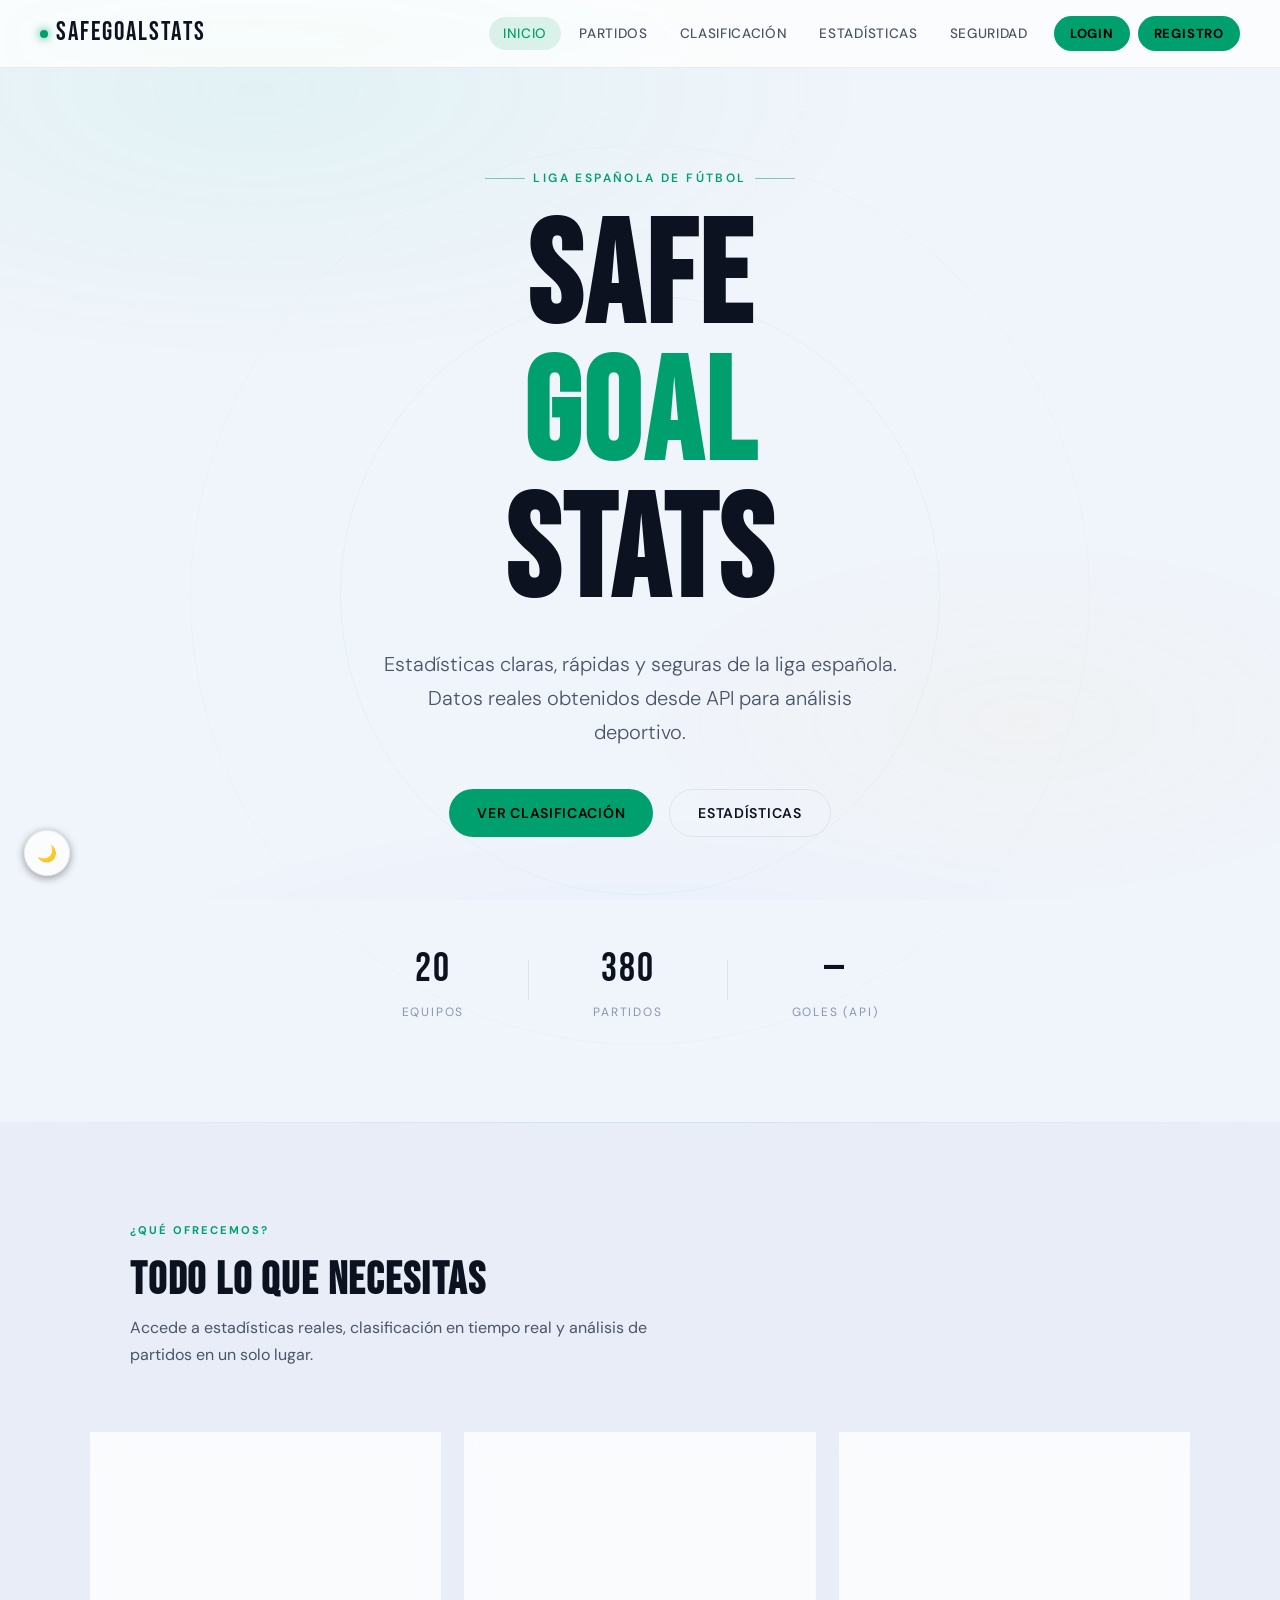
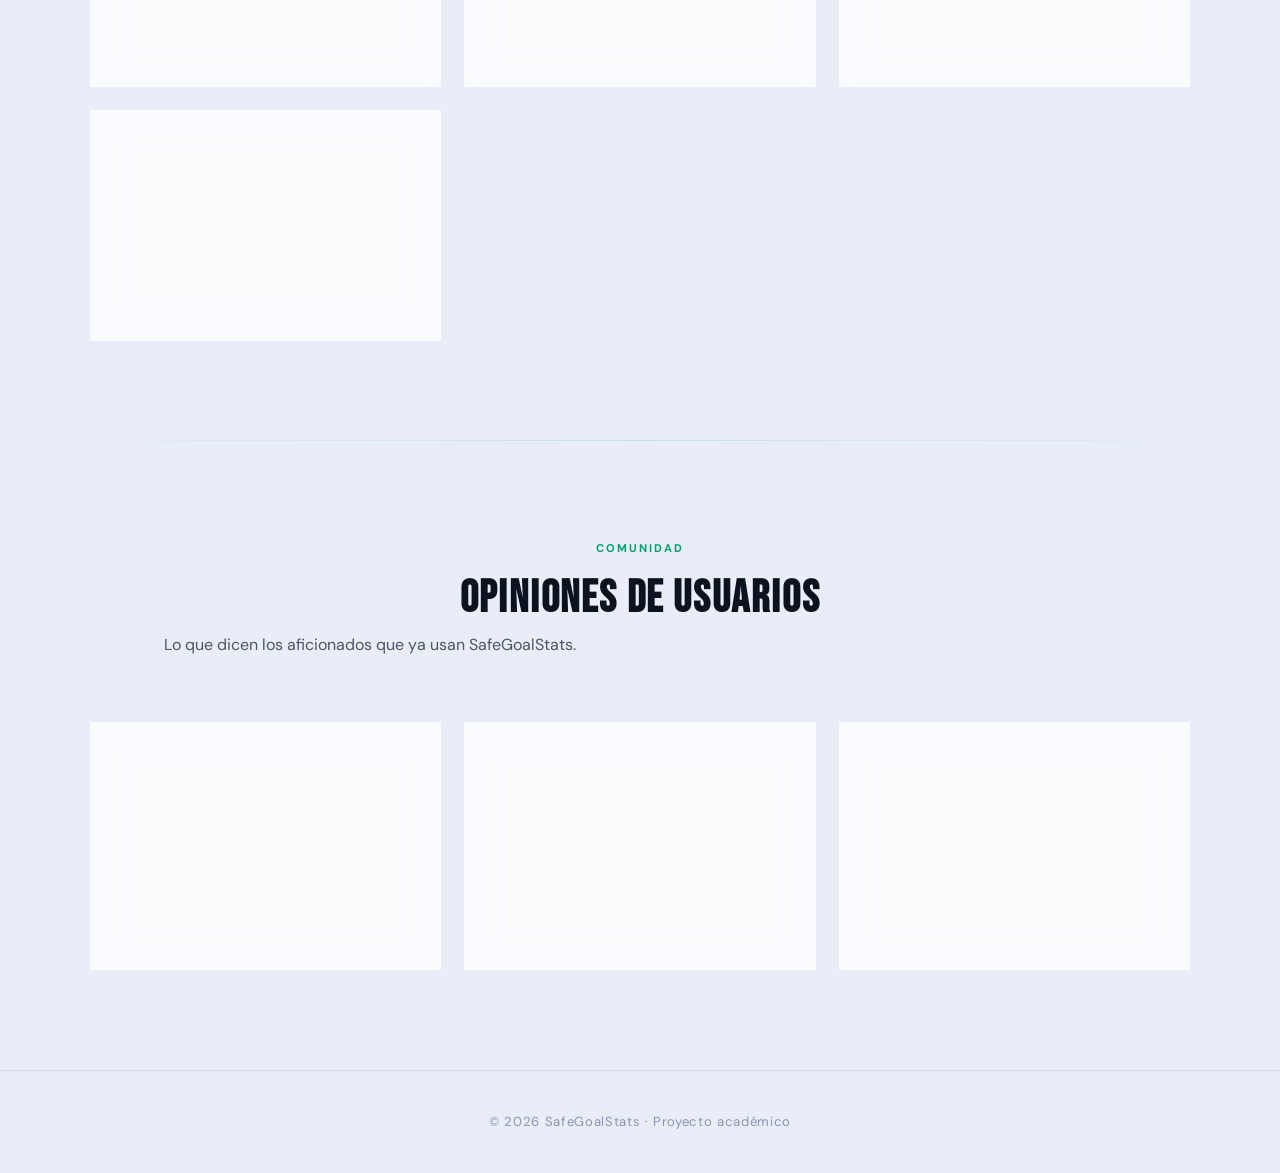
==== commit df309daf: "arregland oerrores de datod" ====
--- a/index.html
+++ b/index.html
@@ -10,6 +10,7 @@
 if (tema === "claro") document.documentElement.classList.add("claro");
 </script>
 </head>
+
 <body class="inicio">
 
 <header>
@@ -42,7 +43,7 @@
 
     <p class="hero-subtitle">
       Estadísticas claras, rápidas y seguras de la liga española.
-      Datos reales para decisiones inteligentes.
+      Datos reales obtenidos desde API para análisis deportivo.
     </p>
 
     <div class="hero-cta-group">
@@ -62,8 +63,8 @@
       </div>
       <div class="hero-divider"></div>
       <div class="hero-stat-item">
-        <div class="hero-stat-value">1234</div>
-        <div class="hero-stat-label">Goles</div>
+        <div class="hero-stat-value">—</div>
+        <div class="hero-stat-label">Goles (API)</div>
       </div>
     </div>
   </section>
@@ -73,29 +74,34 @@
     <div class="section" style="padding-top:0; padding-bottom:0;">
       <span class="section-tag reveal">¿Qué ofrecemos?</span>
       <h2 class="section-title reveal reveal-delay-1">Todo lo que necesitas</h2>
-      <p class="section-subtitle reveal reveal-delay-2">Accede a estadísticas detalladas, clasificaciones en tiempo real y análisis de partidos en un solo lugar.</p>
+      <p class="section-subtitle reveal reveal-delay-2">
+        Accede a estadísticas reales, clasificación en tiempo real y análisis de partidos en un solo lugar.
+      </p>
     </div>
 
     <div class="features-grid">
       <div class="feature-card reveal reveal-delay-1">
         <div class="feature-icon">⚽</div>
         <h3>Partidos</h3>
-        <p>Resultados en tiempo real, historial completo y próximos encuentros con toda la información que necesitas.</p>
+        <p>Resultados y próximos encuentros obtenidos en tiempo real desde API Football.</p>
       </div>
+
       <div class="feature-card reveal reveal-delay-2">
         <div class="feature-icon">🏆</div>
         <h3>Clasificación</h3>
-        <p>Tabla de posiciones actualizada con victorias, derrotas, goles y puntos de cada equipo.</p>
+        <p>Tabla oficial de LaLiga actualizada automáticamente desde datos reales.</p>
       </div>
+
       <div class="feature-card reveal reveal-delay-3">
         <div class="feature-icon">📊</div>
         <h3>Estadísticas</h3>
-        <p>Análisis profundo de goles, tarjetas, posesión y mucho más para cada equipo y jugador.</p>
+        <p>Análisis detallado de rendimiento, goles, victorias y más métricas reales.</p>
       </div>
+
       <div class="feature-card reveal reveal-delay-4">
         <div class="feature-icon">🔒</div>
         <h3>Seguridad</h3>
-        <p>Plataforma segura con protección de datos y autenticación avanzada para todos los usuarios.</p>
+        <p>Sistema de autenticación y control de acceso mediante JWT.</p>
       </div>
     </div>
   </section>
@@ -106,19 +112,24 @@
       <div class="opinions-header">
         <span class="section-tag reveal">Comunidad</span>
         <h2 class="section-title reveal reveal-delay-1">Opiniones de usuarios</h2>
-        <p class="section-subtitle reveal reveal-delay-2" style="margin: 0 auto;">Lo que dicen los aficionados que ya usan SafeGoalStats cada jornada.</p>
+        <p class="section-subtitle reveal reveal-delay-2">
+          Lo que dicen los aficionados que ya usan SafeGoalStats.
+        </p>
       </div>
 
       <div class="opinions-grid">
+
         <div class="opinion-card reveal reveal-delay-1">
           <div class="opinion-stars">★★★★★</div>
           <div class="opinion-quote">"</div>
-          <p class="opinion-text">La mejor plataforma para seguir la Liga. Las estadísticas son muy completas y el diseño facilita encontrar todo lo que buscas.</p>
+          <p class="opinion-text">
+            Muy útil para seguir la liga. Datos claros y sin complicaciones.
+          </p>
           <div class="opinion-author">
             <div class="opinion-avatar">MR</div>
             <div class="opinion-meta">
               <span class="opinion-name">Marcos Ruiz</span>
-              <span class="opinion-role">Seguidor del Atlético</span>
+              <span class="opinion-role">Usuario</span>
             </div>
           </div>
         </div>
@@ -126,12 +137,14 @@
         <div class="opinion-card reveal reveal-delay-2">
           <div class="opinion-stars">★★★★★</div>
           <div class="opinion-quote">"</div>
-          <p class="opinion-text">Por fin una web donde puedo consultar los datos de mi equipo rápido y sin publicidad molesta. La clasificación siempre actualizada.</p>
+          <p class="opinion-text">
+            La clasificación en tiempo real funciona perfecto.
+          </p>
           <div class="opinion-author">
             <div class="opinion-avatar">SG</div>
             <div class="opinion-meta">
               <span class="opinion-name">Sara González</span>
-              <span class="opinion-role">Fan del Real Madrid</span>
+              <span class="opinion-role">Aficionada</span>
             </div>
           </div>
         </div>
@@ -139,15 +152,18 @@
         <div class="opinion-card reveal reveal-delay-3">
           <div class="opinion-stars">★★★★☆</div>
           <div class="opinion-quote">"</div>
-          <p class="opinion-text">Muy útil para analizar el rendimiento de los equipos. Me encanta que esté pensada para el aficionado serio que quiere datos reales.</p>
+          <p class="opinion-text">
+            Buena base para análisis de equipos con datos reales.
+          </p>
           <div class="opinion-author">
             <div class="opinion-avatar">JP</div>
             <div class="opinion-meta">
               <span class="opinion-name">Jordi Puig</span>
-              <span class="opinion-role">Seguidor del Barça</span>
+              <span class="opinion-role">Analista</span>
             </div>
           </div>
         </div>
+
       </div>
     </div>
   </section>
@@ -155,7 +171,7 @@
 </main>
 
 <footer>
-  <p>© 2026 SafeGoalStats · Creado por Daniel Pariente y Alex Rubio</p>
+  <p>© 2026 SafeGoalStats · Proyecto académico</p>
 </footer>
 
 <button id="toggleTema">🌙</button>
@@ -163,11 +179,14 @@
 <script src="js/app.js"></script>
 <script src="js/auth.js"></script>
 <script src="main.js"></script>
+
 <script>
-// Scroll reveal
 const observer = new IntersectionObserver((entries) => {
-  entries.forEach(e => { if (e.isIntersecting) e.target.classList.add('visible'); });
+  entries.forEach(e => {
+    if (e.isIntersecting) e.target.classList.add('visible');
+  });
 }, { threshold: 0.12 });
+
 document.querySelectorAll('.reveal').forEach(el => observer.observe(el));
 </script>
 
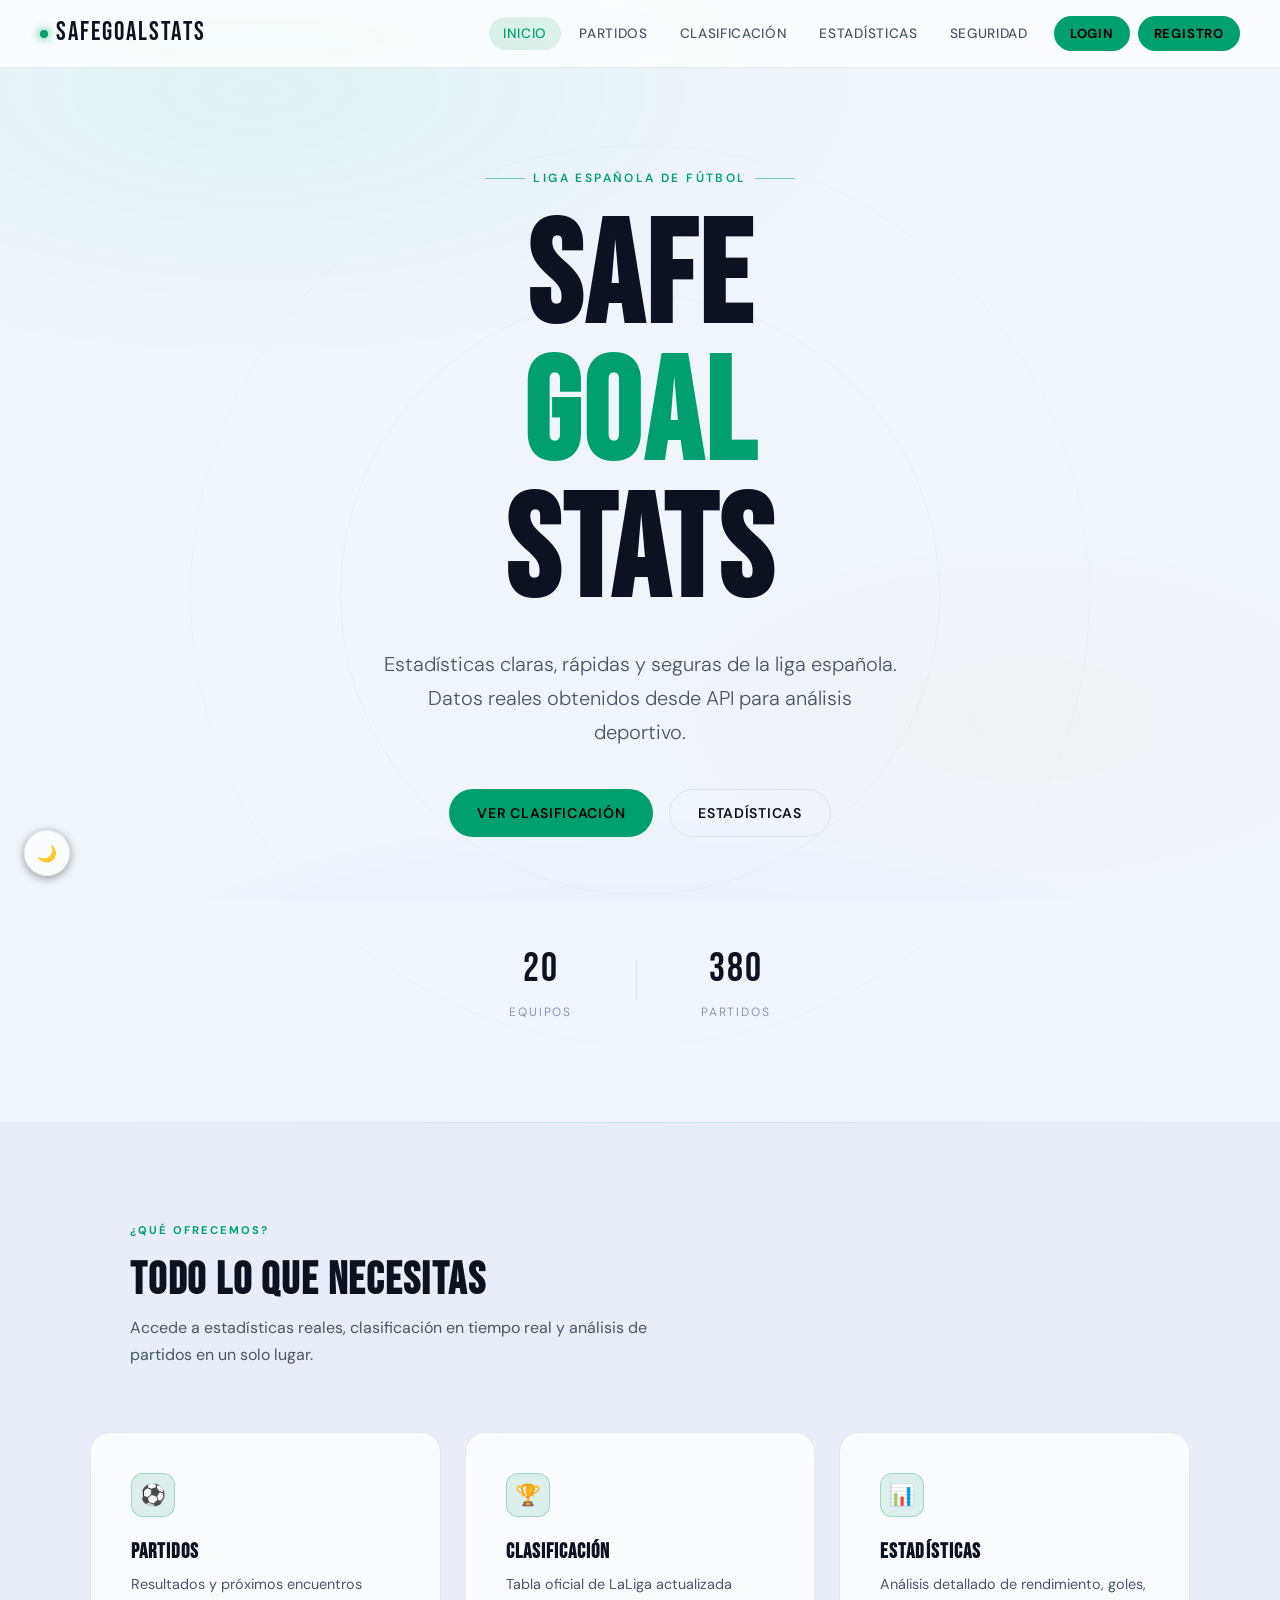
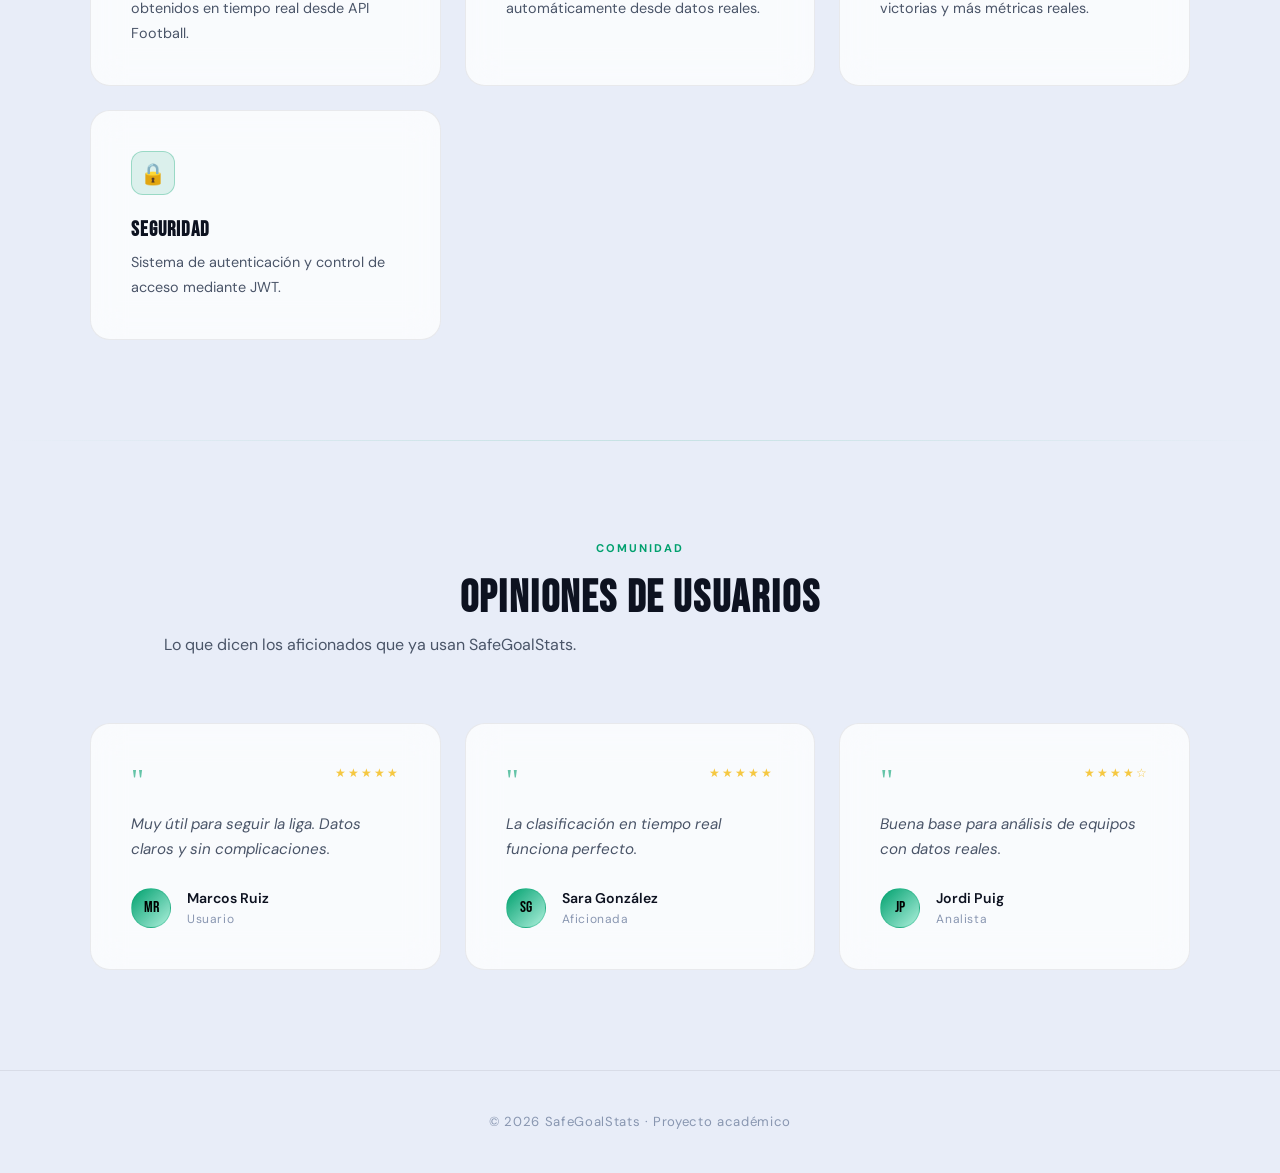
==== commit 16909a1a: "cambios finales" ====
--- a/index.html
+++ b/index.html
@@ -52,21 +52,18 @@
     </div>
 
     <div class="hero-stats">
-      <div class="hero-stat-item">
-        <div class="hero-stat-value">20</div>
-        <div class="hero-stat-label">Equipos</div>
-      </div>
-      <div class="hero-divider"></div>
-      <div class="hero-stat-item">
-        <div class="hero-stat-value">380</div>
-        <div class="hero-stat-label">Partidos</div>
-      </div>
-      <div class="hero-divider"></div>
-      <div class="hero-stat-item">
-        <div class="hero-stat-value">—</div>
-        <div class="hero-stat-label">Goles (API)</div>
-      </div>
-    </div>
+  <div class="hero-stat-item">
+    <div class="hero-stat-value">20</div>
+    <div class="hero-stat-label">Equipos</div>
+  </div>
+
+  <div class="hero-divider"></div>
+
+  <div class="hero-stat-item">
+    <div class="hero-stat-value">380</div>
+    <div class="hero-stat-label">Partidos</div>
+  </div>
+</div>
   </section>
 
   <!-- FEATURES -->
--- a/css/style.css
+++ b/css/style.css
@@ -1099,4 +1099,165 @@
   color: var(--text-primary) !important;
   text-shadow: none !important;
   margin: 0 !important;
+}
+
+/* ===== UX MODERNIZATIONS ===== */
+.tabla-wrapper {
+  overflow-x: auto;
+  border-radius: var(--radius-xl);
+  background: rgba(255,255,255,0.02);
+  border: 1px solid var(--border-subtle);
+  box-shadow: var(--shadow-lg);
+}
+
+.tabla-clasificacion {
+  min-width: 720px;
+}
+
+.tabla-clasificacion thead th {
+  position: sticky;
+  top: 0;
+  z-index: 10;
+  background: rgba(10,15,25,0.95);
+  backdrop-filter: blur(10px);
+}
+
+.tabla-clasificacion tbody tr {
+  transition: transform .25s ease, box-shadow .25s ease, background .25s ease;
+}
+
+.tabla-clasificacion tbody tr:hover {
+  transform: translateY(-2px);
+  box-shadow: 0 10px 30px rgba(0,0,0,.15);
+}
+
+.tabla-clasificacion tbody tr td:first-child {
+  border-left: 4px solid transparent;
+}
+
+.tabla-clasificacion tbody tr.pos-champions td:first-child {
+  border-left-color: #22c55e;
+  color: #22c55e;
+}
+
+.tabla-clasificacion tbody tr.pos-europa td:first-child {
+  border-left-color: #f59e0b;
+  color: #f59e0b;
+}
+
+.tabla-clasificacion tbody tr.pos-descenso td:first-child {
+  border-left-color: #ef4444;
+  color: #ef4444;
+}
+
+.pos-champions { background: rgba(34,197,94,.06); }
+.pos-europa { background: rgba(245,158,11,.06); }
+.pos-descenso { background: rgba(239,68,68,.06); }
+
+.fade-slide-up {
+  animation: fadeSlideUp .55s ease;
+}
+
+@keyframes fadeSlideUp {
+  from { opacity: 0; transform: translateY(16px); }
+  to { opacity: 1; transform: translateY(0); }
+}
+
+.filtro-jornada {
+  display:flex;
+  align-items:center;
+  gap:12px;
+  margin: 0 0 var(--space-xl);
+  flex-wrap:wrap;
+}
+
+.select-jornada {
+  background: var(--bg-glass);
+  color: var(--text-primary);
+  border: 1px solid var(--border-subtle);
+  border-radius: 12px;
+  padding: 10px 16px;
+}
+
+.partidos-grid {
+  display:grid;
+  gap:16px;
+}
+
+.partido-card {
+  transition: transform .25s ease, border-color .25s ease;
+}
+
+.partido-card:hover {
+  transform: translateY(-4px);
+  border-color: var(--border-accent);
+}
+
+.stats-grid {
+  display:grid;
+  grid-template-columns: repeat(auto-fit,minmax(320px,1fr));
+  gap:24px;
+}
+
+.stats-column {
+  display:flex;
+  flex-direction:column;
+  gap:16px;
+}
+
+.jugador-card {
+  display:flex;
+  align-items:center;
+  gap:16px;
+  padding:18px;
+}
+
+.jugador-avatar {
+  width:52px;
+  height:52px;
+  border-radius:50%;
+  background: linear-gradient(135deg,var(--accent-emerald),var(--accent-gold));
+  display:flex;
+  align-items:center;
+  justify-content:center;
+  color:#fff;
+  font-weight:700;
+}
+
+.jugador-info {
+  flex:1;
+}
+
+.progress-bar {
+  width:100%;
+  height:8px;
+  border-radius:999px;
+  overflow:hidden;
+  background: rgba(255,255,255,.08);
+  margin-top:10px;
+}
+
+.progress-value {
+  height:100%;
+  border-radius:999px;
+  background: linear-gradient(90deg,var(--accent-emerald),var(--accent-gold));
+}
+
+.partido-equipos{
+    display:flex;
+    align-items:center;
+    justify-content:center;
+    gap:20px;
+    text-align:center;
+}
+
+.partido-vs{
+    min-width:60px;
+    text-align:center;
+    font-weight:bold;
+}
+
+.partido-equipo{
+    flex:1;
+    text-align:center;
 }
